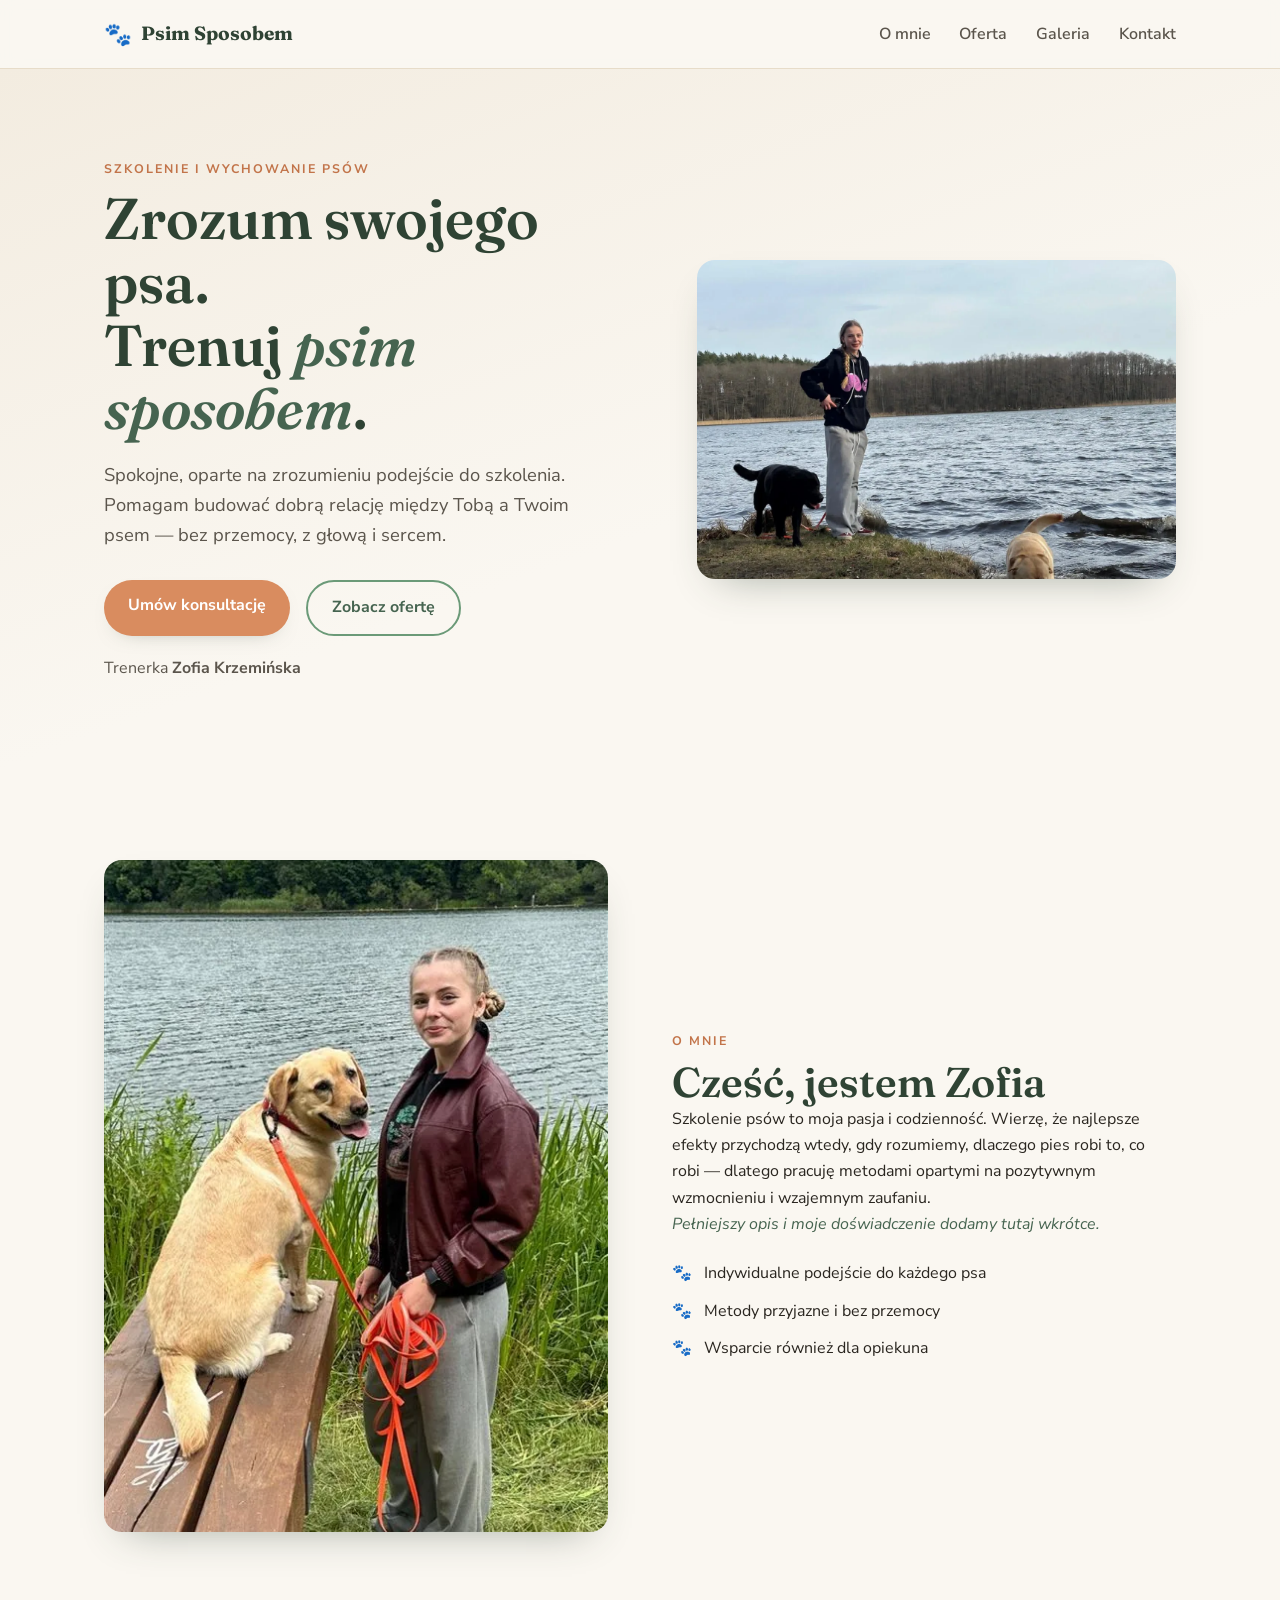
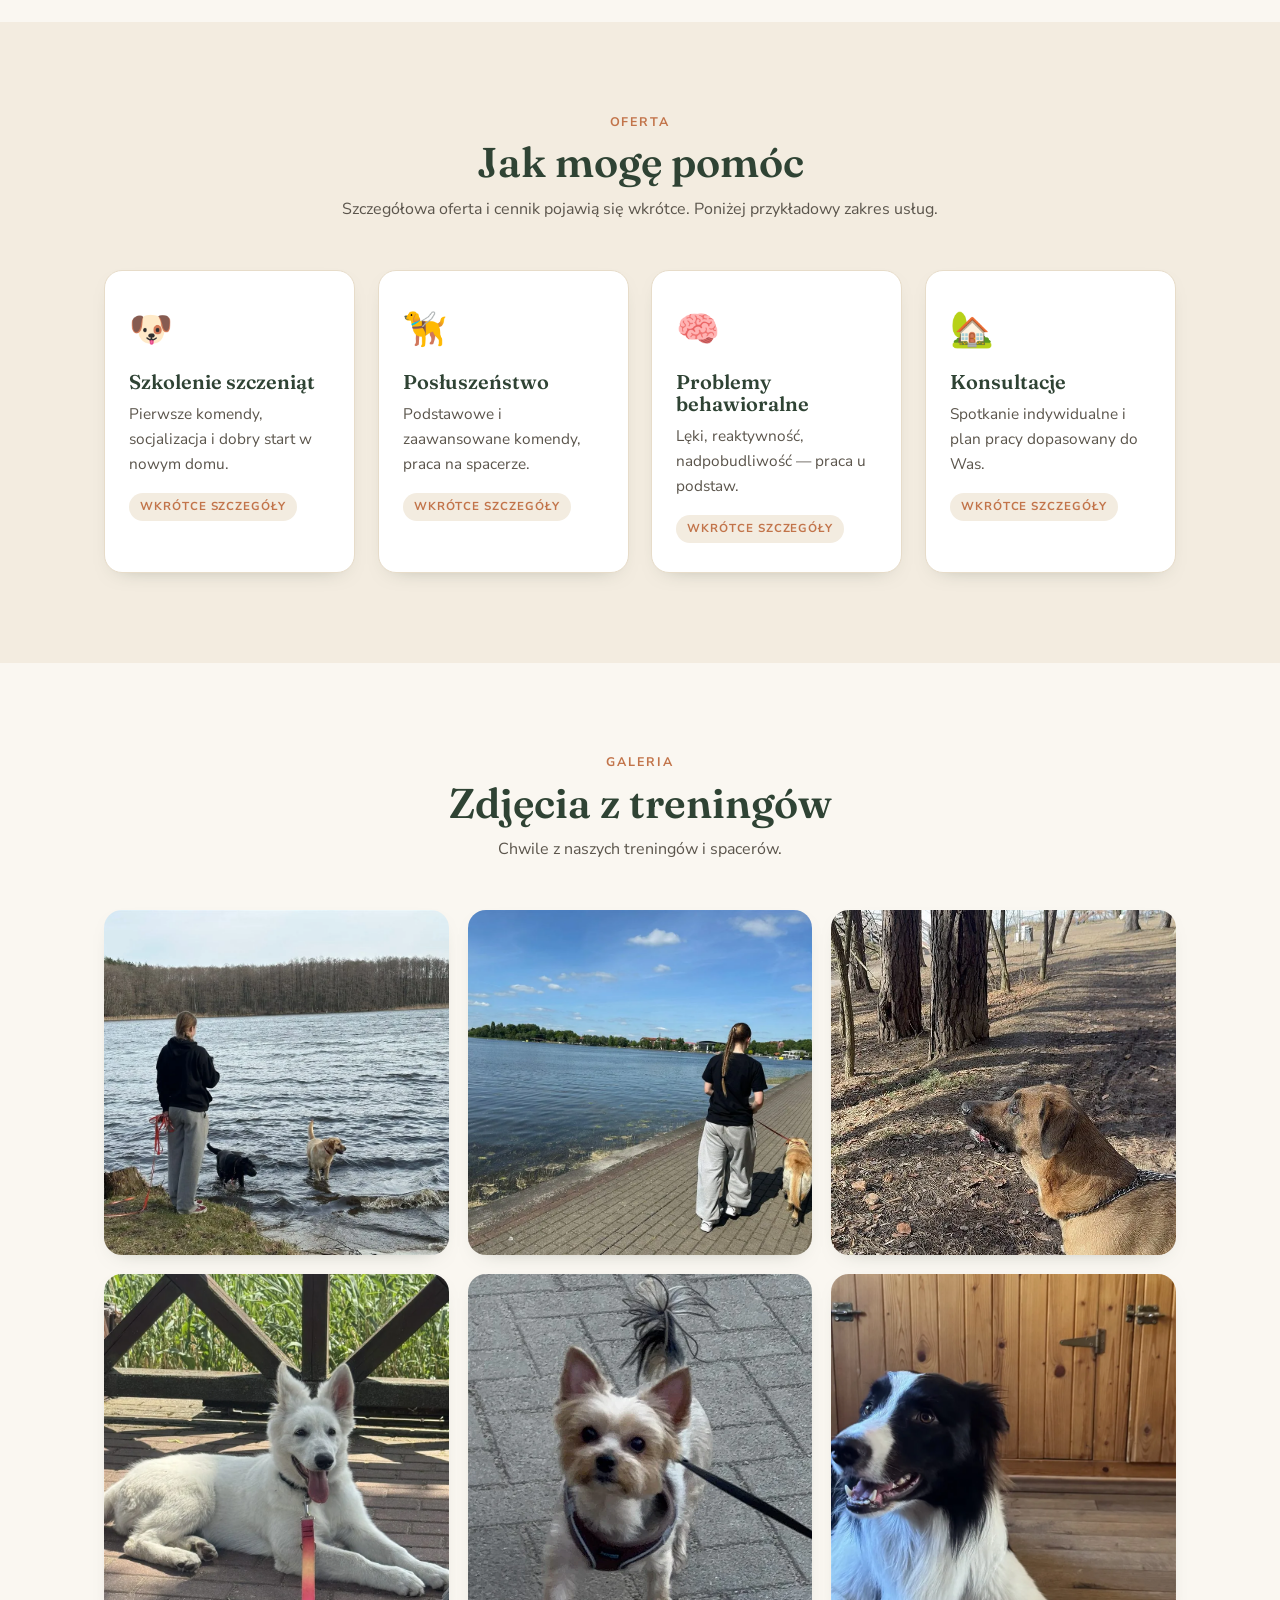
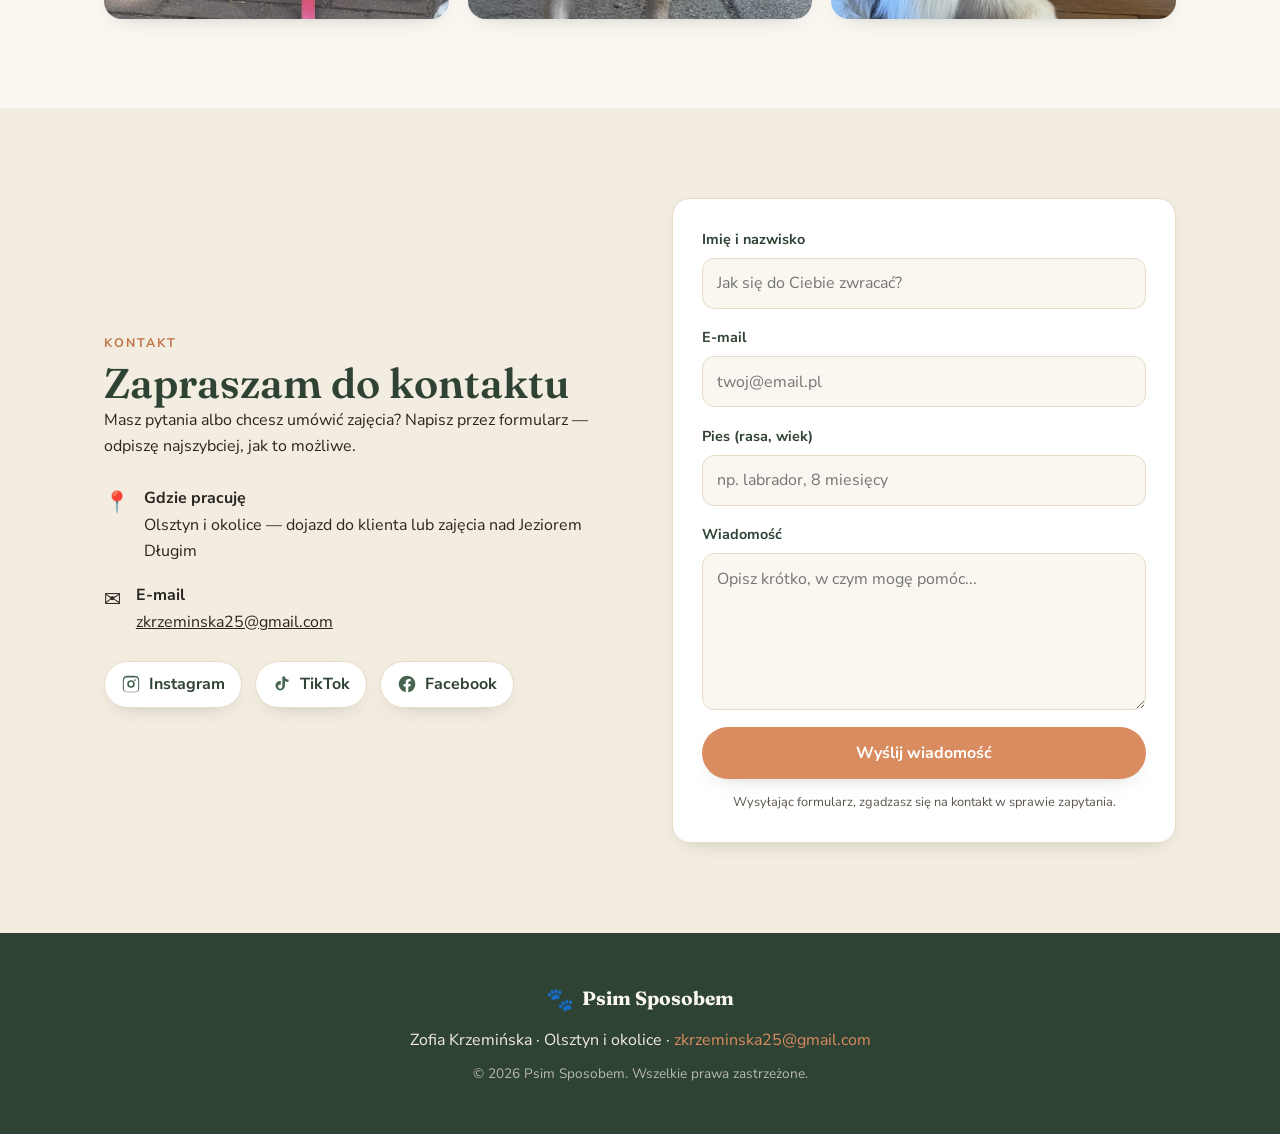
==== index.html @ 1218f49b "Dodaj zdjęcia (WebP): hero, portret i galeria Zamiana placeholderów na zdjęcia w formacie WebP (jako" ====
<!DOCTYPE html>
<html lang="pl">
<head>
  <meta charset="UTF-8" />
  <meta name="viewport" content="width=device-width, initial-scale=1.0" />
  <title>Psim Sposobem — Szkolenie psów | Zofia Krzemińska</title>
  <meta name="description" content="Psim Sposobem — profesjonalne szkolenie i wychowanie psów. Trenerka Zofia Krzemińska. Olsztyn i okolice — dojazd do klienta lub zajęcia nad Jeziorem Długim." />

  <!-- Open Graph / social preview -->
  <meta property="og:title" content="Psim Sposobem — Szkolenie psów" />
  <meta property="og:description" content="Profesjonalne szkolenie i wychowanie psów. Trenerka Zofia Krzemińska." />
  <meta property="og:type" content="website" />
  <meta property="og:url" content="https://psimsposobem.pl" />
  <meta property="og:locale" content="pl_PL" />

  <link rel="preconnect" href="https://fonts.googleapis.com" />
  <link rel="preconnect" href="https://fonts.gstatic.com" crossorigin />
  <link href="https://fonts.googleapis.com/css2?family=Fraunces:opsz,wght@9..144,400;9..144,600;9..144,700&family=Nunito+Sans:wght@400;600;700&display=swap" rel="stylesheet" />

  <link rel="icon" href="data:image/svg+xml,%3Csvg xmlns='http://www.w3.org/2000/svg' viewBox='0 0 100 100'%3E%3Ctext y='.9em' font-size='90'%3E%F0%9F%90%BE%3C/text%3E%3C/svg%3E" />
  <link rel="stylesheet" href="css/style.css" />
</head>
<body>

  <!-- ===== NAV ===== -->
  <header class="nav" id="top">
    <div class="container nav__inner">
      <a href="#top" class="brand">
        <span class="brand__mark" aria-hidden="true">🐾</span>
        <span class="brand__text">Psim Sposobem</span>
      </a>
      <nav class="nav__links" aria-label="Główna nawigacja">
        <a href="#o-mnie">O mnie</a>
        <a href="#oferta">Oferta</a>
        <a href="#galeria">Galeria</a>
        <a href="#kontakt">Kontakt</a>
      </nav>
      <button class="nav__toggle" aria-label="Menu" aria-expanded="false">
        <span></span><span></span><span></span>
      </button>
    </div>
  </header>

  <!-- ===== HERO ===== -->
  <section class="hero">
    <div class="container hero__inner">
      <div class="hero__copy">
        <p class="eyebrow">Szkolenie i wychowanie psów</p>
        <h1>Zrozum swojego psa.<br />Trenuj <em>psim sposobem</em>.</h1>
        <p class="lead">
          Spokojne, oparte na zrozumieniu podejście do szkolenia.
          Pomagam budować dobrą relację między Tobą a Twoim psem —
          bez przemocy, z głową i sercem.
        </p>
        <div class="hero__cta">
          <a href="#kontakt" class="btn btn--primary">Umów konsultację</a>
          <a href="#oferta" class="btn btn--ghost">Zobacz ofertę</a>
        </div>
        <p class="hero__by">Trenerka <strong>Zofia Krzemińska</strong></p>
      </div>

      <div class="hero__media">
        <img class="hero__img" src="assets/hero.webp"
             alt="Zofia Krzemińska z dwoma labradorami nad jeziorem"
             width="1290" height="887" loading="eager" />
      </div>
    </div>
  </section>

  <!-- ===== O MNIE ===== -->
  <section id="o-mnie" class="section">
    <div class="container grid-2">
      <img class="portrait-img" src="assets/zofia.webp"
           alt="Zofia Krzemińska, trenerka psów, z labradorem nad jeziorem"
           width="508" height="1100" loading="lazy" />
      <div>
        <p class="eyebrow">O mnie</p>
        <h2>Cześć, jestem Zofia</h2>
        <p>
          Szkolenie psów to moja pasja i codzienność. Wierzę, że najlepsze
          efekty przychodzą wtedy, gdy rozumiemy, dlaczego pies robi to, co robi —
          dlatego pracuję metodami opartymi na pozytywnym wzmocnieniu i wzajemnym zaufaniu.
        </p>
        <p>
          <em>Pełniejszy opis i moje doświadczenie dodamy tutaj wkrótce.</em>
        </p>
        <ul class="checklist">
          <li>Indywidualne podejście do każdego psa</li>
          <li>Metody przyjazne i bez przemocy</li>
          <li>Wsparcie również dla opiekuna</li>
        </ul>
      </div>
    </div>
  </section>

  <!-- ===== OFERTA ===== -->
  <section id="oferta" class="section section--alt">
    <div class="container">
      <div class="section__head">
        <p class="eyebrow">Oferta</p>
        <h2>Jak mogę pomóc</h2>
        <p class="section__intro">
          Szczegółowa oferta i cennik pojawią się wkrótce. Poniżej przykładowy zakres usług.
        </p>
      </div>

      <div class="cards">
        <article class="card">
          <div class="card__icon" aria-hidden="true">🐶</div>
          <h3>Szkolenie szczeniąt</h3>
          <p>Pierwsze komendy, socjalizacja i dobry start w nowym domu.</p>
          <span class="badge">Wkrótce szczegóły</span>
        </article>
        <article class="card">
          <div class="card__icon" aria-hidden="true">🦮</div>
          <h3>Posłuszeństwo</h3>
          <p>Podstawowe i zaawansowane komendy, praca na spacerze.</p>
          <span class="badge">Wkrótce szczegóły</span>
        </article>
        <article class="card">
          <div class="card__icon" aria-hidden="true">🧠</div>
          <h3>Problemy behawioralne</h3>
          <p>Lęki, reaktywność, nadpobudliwość — praca u podstaw.</p>
          <span class="badge">Wkrótce szczegóły</span>
        </article>
        <article class="card">
          <div class="card__icon" aria-hidden="true">🏡</div>
          <h3>Konsultacje</h3>
          <p>Spotkanie indywidualne i plan pracy dopasowany do Was.</p>
          <span class="badge">Wkrótce szczegóły</span>
        </article>
      </div>
    </div>
  </section>

  <!-- ===== GALERIA ===== -->
  <section id="galeria" class="section">
    <div class="container">
      <div class="section__head">
        <p class="eyebrow">Galeria</p>
        <h2>Zdjęcia z treningów</h2>
        <p class="section__intro">Chwile z naszych treningów i spacerów.</p>
      </div>
      <div class="gallery">
        <img src="assets/galeria-1.webp" alt="Spacer z psami nad jeziorem" loading="lazy" />
        <img src="assets/galeria-2.webp" alt="Trening na spacerze przy promenadzie w Olsztynie" loading="lazy" />
        <img src="assets/galeria-3.webp" alt="Pies w lesie podczas zajęć" loading="lazy" />
        <img src="assets/galeria-4.webp" alt="Biały owczarek szwajcarski nad wodą" loading="lazy" />
        <img src="assets/galeria-5.webp" alt="Mały pies na smyczy podczas spaceru" loading="lazy" />
        <img src="assets/galeria-6.webp" alt="Border collie podczas treningu" loading="lazy" />
      </div>
    </div>
  </section>

  <!-- ===== KONTAKT ===== -->
  <section id="kontakt" class="section section--alt">
    <div class="container grid-2">
      <div>
        <p class="eyebrow">Kontakt</p>
        <h2>Zapraszam do kontaktu</h2>
        <p>Masz pytania albo chcesz umówić zajęcia? Napisz przez formularz — odpiszę najszybciej, jak to możliwe.</p>

        <ul class="contact-list">
          <li>
            <span class="contact-list__icon" aria-hidden="true">📍</span>
            <span><strong>Gdzie pracuję</strong><br />Olsztyn i okolice — dojazd do klienta lub zajęcia nad Jeziorem Długim</span>
          </li>
          <li>
            <span class="contact-list__icon" aria-hidden="true">✉️</span>
            <span><strong>E-mail</strong><br /><a href="mailto:zkrzeminska25@gmail.com">zkrzeminska25@gmail.com</a></span>
          </li>
        </ul>

        <div class="socials">
          <a class="social" href="https://instagram.com/psim.sposobem" target="_blank" rel="noopener" aria-label="Instagram">
            <svg viewBox="0 0 24 24" aria-hidden="true"><path d="M12 2.2c3.2 0 3.6 0 4.85.07 1.17.05 1.8.25 2.23.41.56.22.96.48 1.38.9.42.42.68.82.9 1.38.16.42.36 1.06.41 2.23.06 1.27.07 1.65.07 4.86s0 3.6-.07 4.85c-.05 1.17-.25 1.8-.41 2.23-.22.56-.48.96-.9 1.38-.42.42-.82.68-1.38.9-.42.16-1.06.36-2.23.41-1.27.06-1.65.07-4.85.07s-3.6 0-4.85-.07c-1.17-.05-1.8-.25-2.23-.41a3.8 3.8 0 0 1-1.38-.9 3.8 3.8 0 0 1-.9-1.38c-.16-.42-.36-1.06-.41-2.23C2.2 15.6 2.2 15.2 2.2 12s0-3.6.07-4.85c.05-1.17.25-1.8.41-2.23.22-.56.48-.96.9-1.38.42-.42.82-.68 1.38-.9.42-.16 1.06-.36 2.23-.41C8.4 2.2 8.8 2.2 12 2.2Zm0 1.95c-3.15 0-3.52.01-4.76.07-.9.04-1.39.19-1.71.32-.43.17-.74.37-1.06.69-.32.32-.52.63-.69 1.06-.13.32-.28.81-.32 1.71-.06 1.24-.07 1.61-.07 4.76s.01 3.52.07 4.76c.04.9.19 1.39.32 1.71.17.43.37.74.69 1.06.32.32.63.52 1.06.69.32.13.81.28 1.71.32 1.24.06 1.61.07 4.76.07s3.52-.01 4.76-.07c.9-.04 1.39-.19 1.71-.32.43-.17.74-.37 1.06-.69.32-.32.52-.63.69-1.06.13-.32.28-.81.32-1.71.06-1.24.07-1.61.07-4.76s-.01-3.52-.07-4.76c-.04-.9-.19-1.39-.32-1.71a2.85 2.85 0 0 0-.69-1.06 2.85 2.85 0 0 0-1.06-.69c-.32-.13-.81-.28-1.71-.32-1.24-.06-1.61-.07-4.76-.07Zm0 3.32a4.53 4.53 0 1 1 0 9.06 4.53 4.53 0 0 1 0-9.06Zm0 1.95a2.58 2.58 0 1 0 0 5.16 2.58 2.58 0 0 0 0-5.16Zm5.77-2.17a1.06 1.06 0 1 1-2.12 0 1.06 1.06 0 0 1 2.12 0Z"/></svg>
            <span>Instagram</span>
          </a>
          <a class="social" href="https://www.tiktok.com/@psim.sposobem" target="_blank" rel="noopener" aria-label="TikTok">
            <svg viewBox="0 0 24 24" aria-hidden="true"><path d="M16.6 5.82a4.28 4.28 0 0 1-1.06-2.82h-3.1v12.05a2.6 2.6 0 1 1-2.6-2.6c.27 0 .53.04.78.12V8.4a5.7 5.7 0 0 0-.78-.05A5.66 5.66 0 1 0 15.5 14V8.3a7.34 7.34 0 0 0 4.32 1.38V6.58a4.3 4.3 0 0 1-3.22-.76Z"/></svg>
            <span>TikTok</span>
          </a>
          <a class="social" href="https://www.facebook.com/psimsposobem" target="_blank" rel="noopener" aria-label="Facebook">
            <svg viewBox="0 0 24 24" aria-hidden="true"><path d="M22 12a10 10 0 1 0-11.56 9.88v-6.99H7.9V12h2.54V9.8c0-2.5 1.49-3.89 3.78-3.89 1.09 0 2.24.2 2.24.2v2.46H15.2c-1.24 0-1.63.77-1.63 1.56V12h2.78l-.44 2.89h-2.34v6.99A10 10 0 0 0 22 12Z"/></svg>
            <span>Facebook</span>
          </a>
        </div>
      </div>

      <div>
        <form class="contact-form" action="https://formsubmit.co/zkrzeminska25@gmail.com" method="POST">
          <!-- ustawienia FormSubmit -->
          <input type="hidden" name="_subject" value="Nowa wiadomość ze strony psimsposobem.pl" />
          <input type="hidden" name="_captcha" value="false" />
          <input type="hidden" name="_template" value="table" />
          <input type="hidden" name="_next" value="https://psimsposobem.pl/dziekujemy.html" />
          <!-- honeypot antyspam -->
          <input type="text" name="_honey" style="display:none" tabindex="-1" autocomplete="off" />

          <div class="form-row">
            <label for="cf-name">Imię i nazwisko</label>
            <input id="cf-name" type="text" name="name" required placeholder="Jak się do Ciebie zwracać?" />
          </div>
          <div class="form-row">
            <label for="cf-email">E-mail</label>
            <input id="cf-email" type="email" name="email" required placeholder="twoj@email.pl" />
          </div>
          <div class="form-row">
            <label for="cf-dog">Pies (rasa, wiek)</label>
            <input id="cf-dog" type="text" name="pies" placeholder="np. labrador, 8 miesięcy" />
          </div>
          <div class="form-row">
            <label for="cf-msg">Wiadomość</label>
            <textarea id="cf-msg" name="message" rows="5" required placeholder="Opisz krótko, w czym mogę pomóc..."></textarea>
          </div>
          <button type="submit" class="btn btn--primary">Wyślij wiadomość</button>
          <p class="form-note">Wysyłając formularz, zgadzasz się na kontakt w sprawie zapytania.</p>
        </form>
      </div>
    </div>
  </section>

  <!-- ===== FOOTER ===== -->
  <footer class="footer">
    <div class="container footer__inner">
      <div class="brand brand--footer">
        <span class="brand__mark" aria-hidden="true">🐾</span>
        <span class="brand__text">Psim Sposobem</span>
      </div>
      <p class="footer__meta">
        Zofia Krzemińska · Olsztyn i okolice ·
        <a href="mailto:zkrzeminska25@gmail.com">zkrzeminska25@gmail.com</a>
      </p>
      <p class="footer__copy">© <span id="year"></span> Psim Sposobem. Wszelkie prawa zastrzeżone.</p>
    </div>
  </footer>

  <script src="js/main.js"></script>
</body>
</html>
---- css/style.css ----
/* ===== Design tokens ===== */
:root {
  --green-900: #2f4334;
  --green-700: #466450;
  --green-500: #6b9a78;
  --sand-50:   #faf7f1;
  --sand-100:  #f3ece0;
  --sand-200:  #e7dcc9;
  --ink:       #2a2620;
  --ink-soft:  #5b554c;
  --white:     #ffffff;
  --accent:    #d98c5f;        /* ciepły terakotowy */
  --accent-dk: #c2744a;

  --radius:    18px;
  --radius-sm: 12px;
  --shadow:    0 18px 40px -22px rgba(47, 67, 52, .45);
  --shadow-sm: 0 8px 22px -16px rgba(47, 67, 52, .5);
  --maxw:      1120px;

  --font-head: "Fraunces", Georgia, serif;
  --font-body: "Nunito Sans", system-ui, -apple-system, sans-serif;
}

/* ===== Reset ===== */
*, *::before, *::after { box-sizing: border-box; }
* { margin: 0; }
html { scroll-behavior: smooth; }
body {
  font-family: var(--font-body);
  color: var(--ink);
  background: var(--sand-50);
  line-height: 1.65;
  -webkit-font-smoothing: antialiased;
}
img { max-width: 100%; display: block; }
a { color: inherit; }

.container { width: 100%; max-width: var(--maxw); margin: 0 auto; padding: 0 24px; }

/* ===== Typography ===== */
h1, h2, h3 { font-family: var(--font-head); line-height: 1.1; font-weight: 600; color: var(--green-900); }
h1 { font-size: clamp(2.1rem, 5vw, 3.6rem); }
h2 { font-size: clamp(1.7rem, 3.6vw, 2.6rem); }
h3 { font-size: 1.25rem; }
.eyebrow {
  text-transform: uppercase;
  letter-spacing: .16em;
  font-size: .78rem;
  font-weight: 700;
  color: var(--accent-dk);
  margin-bottom: .5rem;
}
.lead { font-size: 1.15rem; color: var(--ink-soft); max-width: 46ch; }
.muted { color: var(--ink-soft); font-style: italic; }
em { font-style: italic; color: var(--green-700); }

/* ===== Nav ===== */
.nav {
  position: sticky; top: 0; z-index: 50;
  background: rgba(250, 247, 241, .85);
  backdrop-filter: blur(10px);
  border-bottom: 1px solid var(--sand-200);
}
.nav__inner { display: flex; align-items: center; justify-content: space-between; height: 68px; }
.brand { display: flex; align-items: center; gap: .55rem; text-decoration: none; font-family: var(--font-head); font-weight: 700; font-size: 1.2rem; color: var(--green-900); }
.brand__mark { font-size: 1.4rem; }
.nav__links { display: flex; gap: 1.8rem; }
.nav__links a { text-decoration: none; font-weight: 600; color: var(--ink-soft); transition: color .2s; }
.nav__links a:hover { color: var(--accent-dk); }
.nav__toggle { display: none; flex-direction: column; gap: 5px; background: none; border: 0; cursor: pointer; padding: 8px; }
.nav__toggle span { width: 24px; height: 2px; background: var(--green-900); border-radius: 2px; transition: .25s; }

/* ===== Buttons ===== */
.btn { display: inline-block; text-decoration: none; font-weight: 700; padding: .8rem 1.5rem; border-radius: 999px; transition: transform .15s, box-shadow .2s, background .2s; }
.btn--primary { background: var(--accent); color: var(--white); box-shadow: var(--shadow-sm); }
.btn--primary:hover { background: var(--accent-dk); transform: translateY(-2px); }
.btn--ghost { border: 2px solid var(--green-500); color: var(--green-700); }
.btn--ghost:hover { background: var(--green-500); color: var(--white); transform: translateY(-2px); }

/* ===== Hero ===== */
.hero { background: linear-gradient(160deg, var(--sand-100), var(--sand-50) 60%); padding: clamp(3rem, 7vw, 6rem) 0; }
.hero__inner { display: grid; grid-template-columns: 1.05fr .95fr; gap: clamp(2rem, 5vw, 4rem); align-items: center; }
.hero__cta { display: flex; gap: 1rem; margin: 1.8rem 0 1.2rem; flex-wrap: wrap; }
.hero__by { color: var(--ink-soft); }
.hero h1 { margin-bottom: 1.2rem; }

/* ===== Sections ===== */
.section { padding: clamp(3.5rem, 7vw, 6rem) 0; }
.section--alt { background: var(--sand-100); }
.section__head { text-align: center; max-width: 640px; margin: 0 auto 3rem; }
.section__intro { color: var(--ink-soft); margin-top: .6rem; }
.grid-2 { display: grid; grid-template-columns: 1fr 1fr; gap: clamp(2rem, 5vw, 4rem); align-items: center; }

/* ===== Checklist ===== */
.checklist { list-style: none; padding: 0; margin: 1.4rem 0 0; display: grid; gap: .7rem; }
.checklist li { padding-left: 2rem; position: relative; }
.checklist li::before { content: "🐾"; position: absolute; left: 0; }

/* ===== Cards ===== */
.cards { display: grid; grid-template-columns: repeat(4, 1fr); gap: 1.4rem; }
.card { background: var(--white); border: 1px solid var(--sand-200); border-radius: var(--radius); padding: 1.8rem 1.5rem; box-shadow: var(--shadow-sm); transition: transform .2s, box-shadow .2s; }
.card:hover { transform: translateY(-4px); box-shadow: var(--shadow); }
.card__icon { font-size: 2.2rem; margin-bottom: .8rem; }
.card h3 { margin-bottom: .5rem; }
.card p { color: var(--ink-soft); font-size: .96rem; }
.badge { display: inline-block; margin-top: 1rem; font-size: .72rem; font-weight: 700; text-transform: uppercase; letter-spacing: .08em; color: var(--accent-dk); background: var(--sand-100); padding: .3rem .7rem; border-radius: 999px; }

/* ===== Placeholders ===== */
.photo-placeholder {
  display: flex; flex-direction: column; align-items: center; justify-content: center; gap: .5rem;
  background: repeating-linear-gradient(45deg, var(--sand-100), var(--sand-100) 14px, var(--sand-200) 14px, var(--sand-200) 28px);
  border: 2px dashed var(--green-500);
  border-radius: var(--radius);
  color: var(--green-700);
  min-height: 200px;
  text-align: center;
  font-weight: 600;
}
.photo-placeholder span { font-size: 2.4rem; }
.photo-placeholder--hero { min-height: 380px; }
.photo-placeholder--portrait { min-height: 420px; }
.photo-placeholder--map { min-height: 340px; }

/* ===== Zdjęcia: hero i portret ===== */
.hero__img {
  width: 100%; height: auto;
  aspect-ratio: 3 / 2; object-fit: cover;
  border-radius: var(--radius); box-shadow: var(--shadow);
}
.portrait-img {
  width: 100%; height: auto;
  aspect-ratio: 3 / 4; object-fit: cover;
  border-radius: var(--radius); box-shadow: var(--shadow);
}

/* ===== Gallery ===== */
.gallery { display: grid; grid-template-columns: repeat(3, 1fr); gap: 1.2rem; }
.gallery .photo-placeholder { min-height: 200px; }
.gallery img {
  width: 100%; aspect-ratio: 1 / 1; object-fit: cover;
  border-radius: var(--radius); box-shadow: var(--shadow-sm);
  display: block; transition: transform .3s, box-shadow .3s;
}
.gallery img:hover { transform: scale(1.03); box-shadow: var(--shadow); }

/* ===== Contact ===== */
.contact-list { list-style: none; padding: 0; margin: 1.6rem 0; display: grid; gap: 1.1rem; }
.contact-list li { display: flex; gap: .9rem; align-items: flex-start; }
.contact-list__icon { font-size: 1.3rem; }

/* ===== Socials ===== */
.socials { display: flex; gap: .8rem; flex-wrap: wrap; margin-top: 1.6rem; }
.social { display: inline-flex; align-items: center; gap: .5rem; text-decoration: none; font-weight: 700; color: var(--green-900); background: var(--white); border: 1px solid var(--sand-200); padding: .6rem 1rem; border-radius: 999px; box-shadow: var(--shadow-sm); transition: transform .15s, color .2s, background .2s; }
.social svg { width: 20px; height: 20px; fill: var(--green-700); transition: fill .2s; }
.social:hover { transform: translateY(-2px); color: var(--accent-dk); }
.social:hover svg { fill: var(--accent-dk); }

/* ===== Formularz kontaktowy ===== */
.contact-form { background: var(--white); border: 1px solid var(--sand-200); border-radius: var(--radius); padding: 1.8rem; box-shadow: var(--shadow-sm); }
.form-row { display: grid; gap: .4rem; margin-bottom: 1.1rem; }
.form-row label { font-weight: 700; font-size: .9rem; color: var(--green-900); }
.contact-form input, .contact-form textarea {
  font: inherit; color: var(--ink);
  padding: .7rem .9rem;
  border: 1px solid var(--sand-200);
  border-radius: var(--radius-sm);
  background: var(--sand-50);
  transition: border-color .2s, box-shadow .2s;
}
.contact-form input:focus, .contact-form textarea:focus {
  outline: none; border-color: var(--green-500);
  box-shadow: 0 0 0 3px rgba(107, 154, 120, .2);
}
.contact-form textarea { resize: vertical; }
.contact-form .btn { width: 100%; border: 0; cursor: pointer; font: inherit; font-weight: 700; }
.form-note { font-size: .8rem; color: var(--ink-soft); margin-top: .8rem; text-align: center; }

/* ===== Footer ===== */
.footer { background: var(--green-900); color: var(--sand-100); padding: 3rem 0; text-align: center; }
.footer__inner { display: grid; gap: .6rem; justify-items: center; }
.brand--footer { color: var(--sand-50); }
.footer__meta a { color: var(--accent); text-decoration: none; }
.footer__copy { font-size: .85rem; opacity: .7; }

/* ===== Responsive ===== */
@media (max-width: 880px) {
  .nav__links { position: fixed; inset: 68px 0 auto 0; flex-direction: column; gap: 0; background: var(--sand-50); border-bottom: 1px solid var(--sand-200); padding: 1rem 24px; transform: translateY(-150%); transition: transform .3s; }
  .nav__links.open { transform: translateY(0); }
  .nav__links a { padding: .8rem 0; border-bottom: 1px solid var(--sand-200); }
  .nav__toggle { display: flex; }
  .hero__inner, .grid-2 { grid-template-columns: 1fr; }
  .cards { grid-template-columns: repeat(2, 1fr); }
  .gallery { grid-template-columns: repeat(2, 1fr); }
}
@media (max-width: 520px) {
  .cards { grid-template-columns: 1fr; }
  .gallery { grid-template-columns: 1fr; }
}
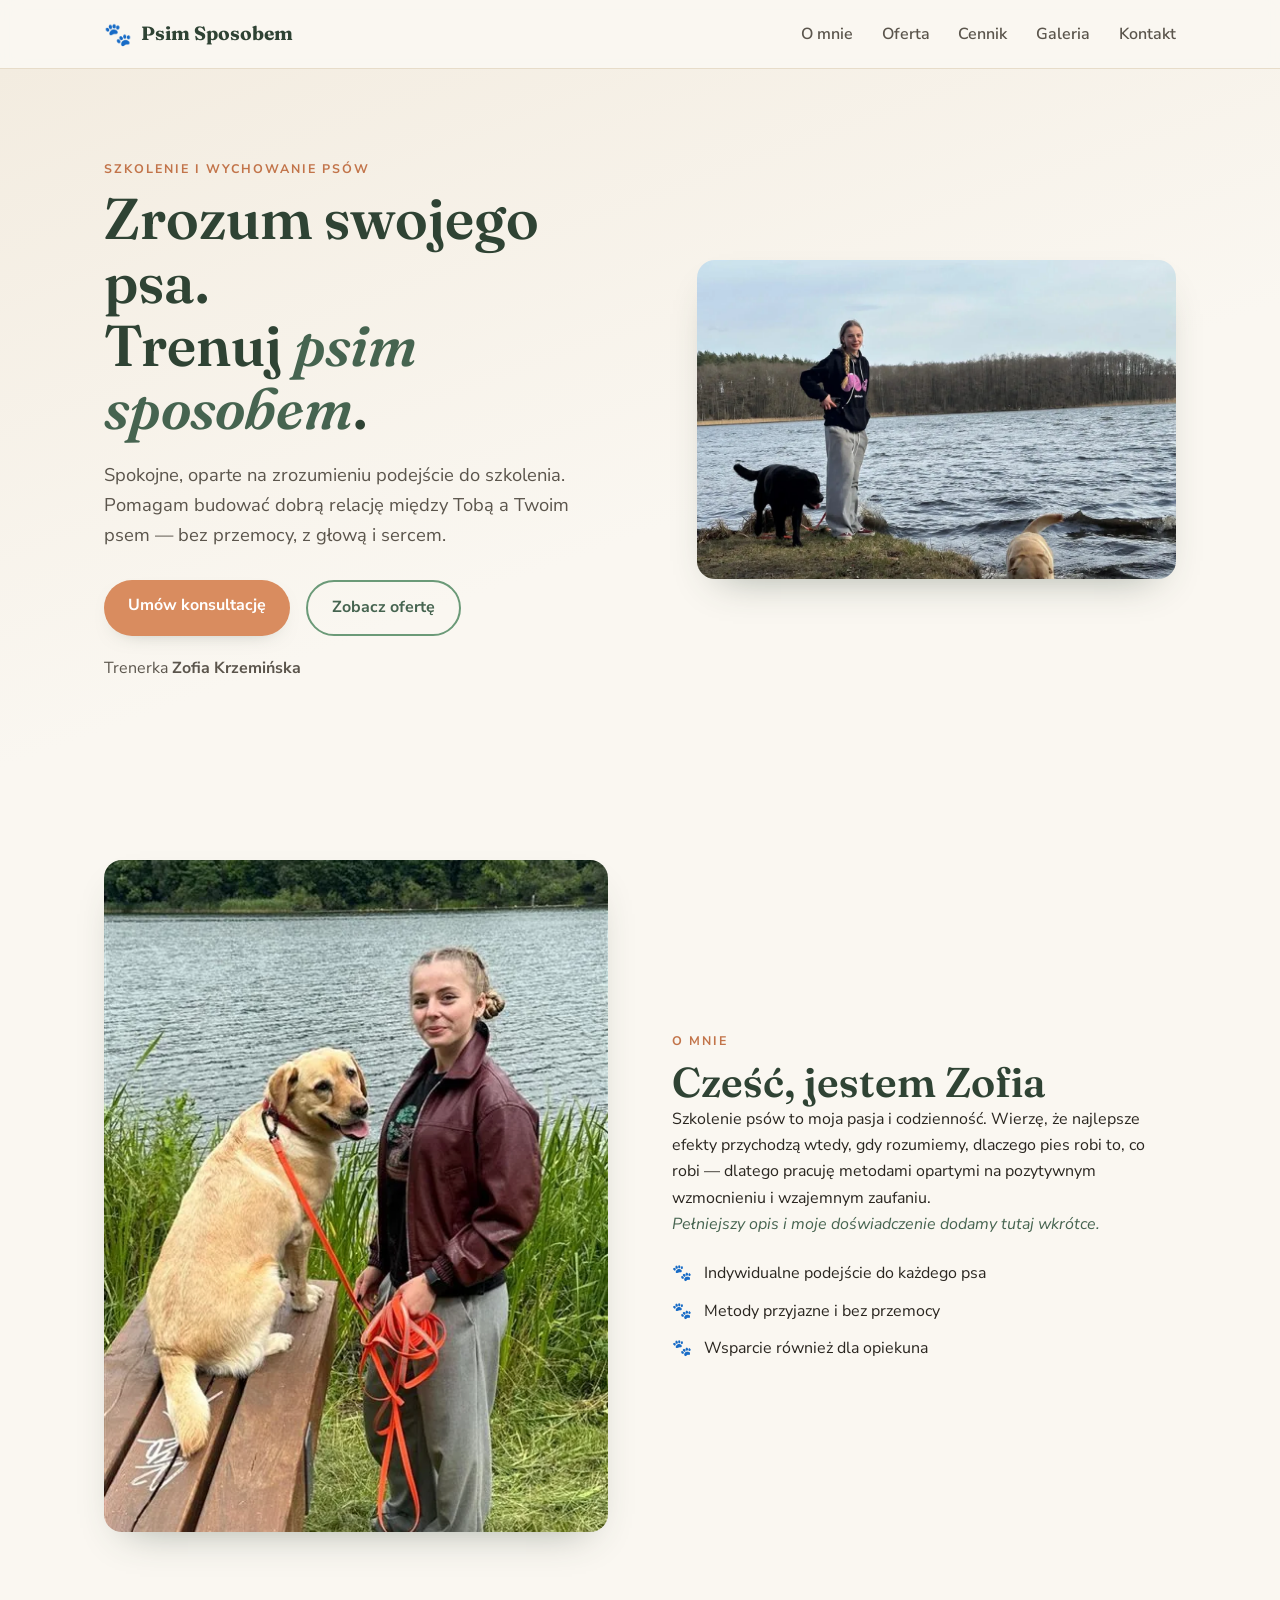
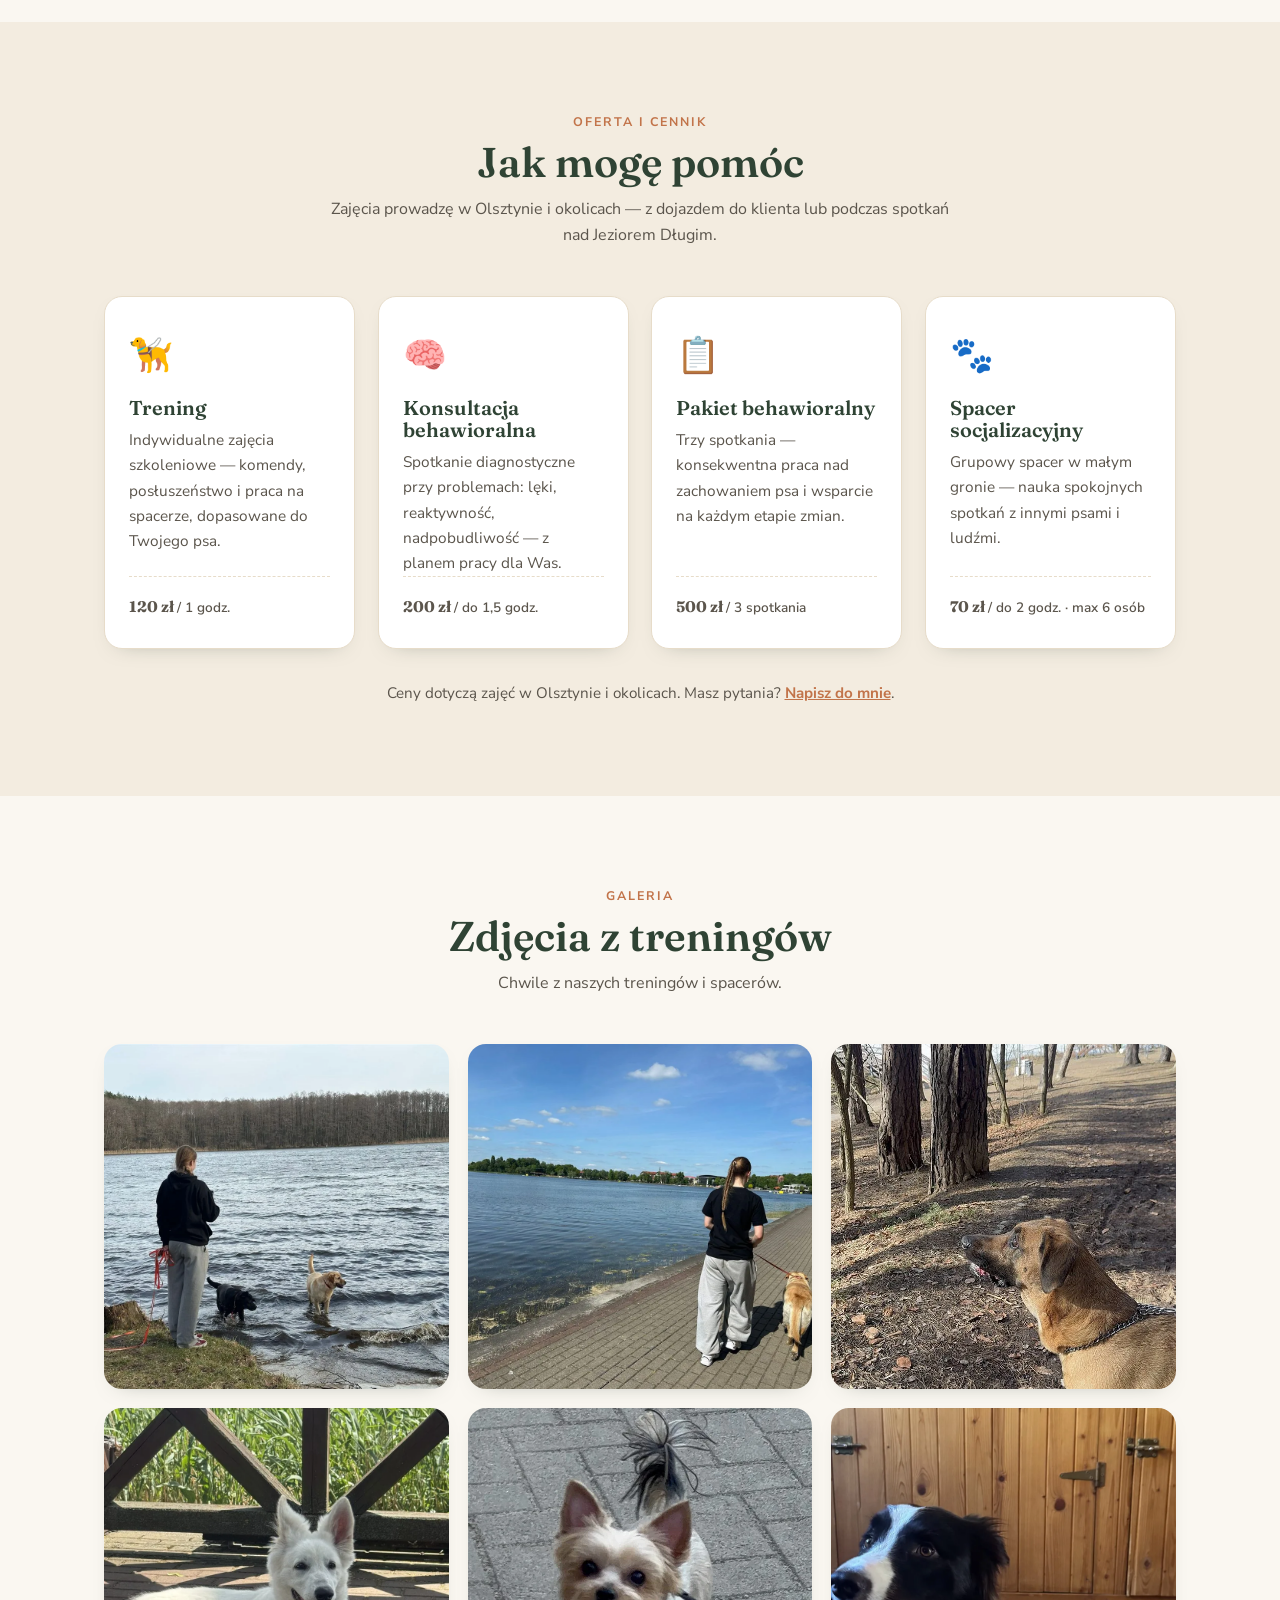
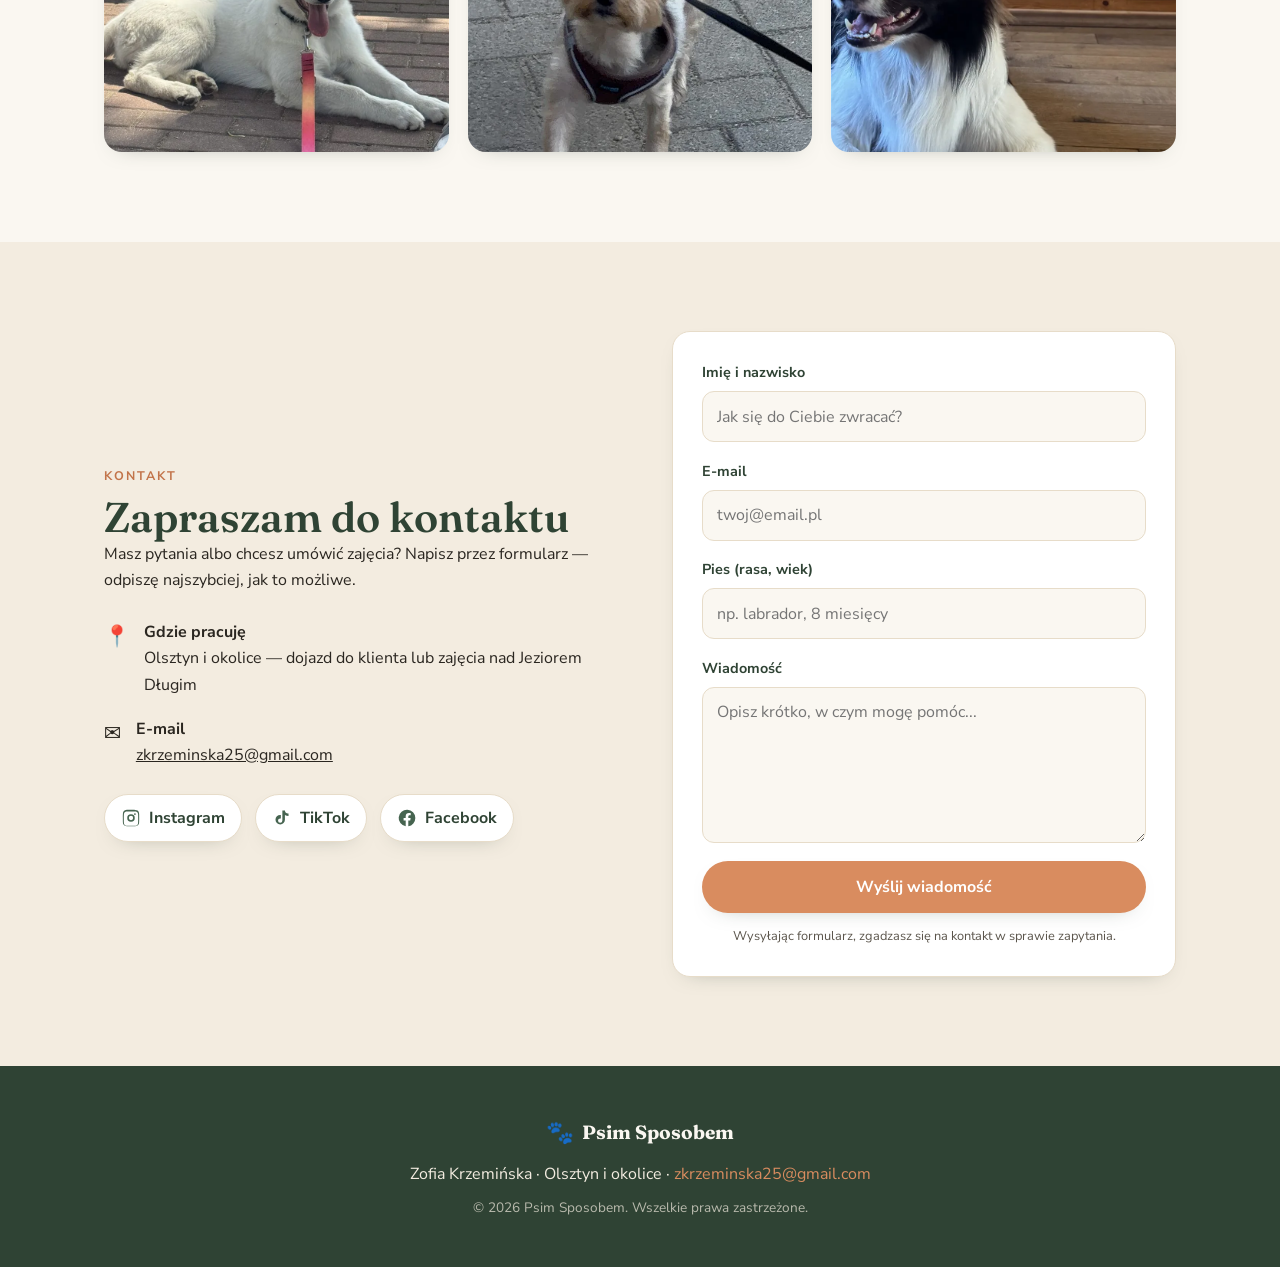
==== commit d57c2cfb: "Dodaj cennik i zaktualizuj oferte (Olsztyn) Trening 120 zl/1h, konsultacja behawioralna 200 zl/do 1," ====
--- a/index.html
+++ b/index.html
@@ -5,6 +5,8 @@
   <meta name="viewport" content="width=device-width, initial-scale=1.0" />
   <title>Psim Sposobem — Szkolenie psów | Zofia Krzemińska</title>
   <meta name="description" content="Psim Sposobem — profesjonalne szkolenie i wychowanie psów. Trenerka Zofia Krzemińska. Olsztyn i okolice — dojazd do klienta lub zajęcia nad Jeziorem Długim." />
+  <meta name="robots" content="index, follow" />
+  <link rel="canonical" href="https://psimsposobem.pl/" />
 
   <!-- Open Graph / social preview -->
   <meta property="og:title" content="Psim Sposobem — Szkolenie psów" />
@@ -32,6 +34,7 @@
       <nav class="nav__links" aria-label="Główna nawigacja">
         <a href="#o-mnie">O mnie</a>
         <a href="#oferta">Oferta</a>
+        <a href="#cennik">Cennik</a>
         <a href="#galeria">Galeria</a>
         <a href="#kontakt">Kontakt</a>
       </nav>
@@ -97,39 +100,42 @@
   <section id="oferta" class="section section--alt">
     <div class="container">
       <div class="section__head">
-        <p class="eyebrow">Oferta</p>
+        <p class="eyebrow">Oferta i cennik</p>
         <h2>Jak mogę pomóc</h2>
         <p class="section__intro">
-          Szczegółowa oferta i cennik pojawią się wkrótce. Poniżej przykładowy zakres usług.
-        </p>
-      </div>
-
-      <div class="cards">
-        <article class="card">
-          <div class="card__icon" aria-hidden="true">🐶</div>
-          <h3>Szkolenie szczeniąt</h3>
-          <p>Pierwsze komendy, socjalizacja i dobry start w nowym domu.</p>
-          <span class="badge">Wkrótce szczegóły</span>
-        </article>
+          Zajęcia prowadzę w Olsztynie i okolicach — z dojazdem do klienta
+          lub podczas spotkań nad Jeziorem Długim.
+        </p>
+      </div>
+
+      <div class="cards" id="cennik">
         <article class="card">
           <div class="card__icon" aria-hidden="true">🦮</div>
-          <h3>Posłuszeństwo</h3>
-          <p>Podstawowe i zaawansowane komendy, praca na spacerze.</p>
-          <span class="badge">Wkrótce szczegóły</span>
+          <h3>Trening</h3>
+          <p>Indywidualne zajęcia szkoleniowe — komendy, posłuszeństwo i praca na spacerze, dopasowane do Twojego psa.</p>
+          <p class="card__price">120 zł <span>/ 1 godz.</span></p>
         </article>
         <article class="card">
           <div class="card__icon" aria-hidden="true">🧠</div>
-          <h3>Problemy behawioralne</h3>
-          <p>Lęki, reaktywność, nadpobudliwość — praca u podstaw.</p>
-          <span class="badge">Wkrótce szczegóły</span>
-        </article>
-        <article class="card">
-          <div class="card__icon" aria-hidden="true">🏡</div>
-          <h3>Konsultacje</h3>
-          <p>Spotkanie indywidualne i plan pracy dopasowany do Was.</p>
-          <span class="badge">Wkrótce szczegóły</span>
-        </article>
-      </div>
+          <h3>Konsultacja behawioralna</h3>
+          <p>Spotkanie diagnostyczne przy problemach: lęki, reaktywność, nadpobudliwość — z planem pracy dla Was.</p>
+          <p class="card__price">200 zł <span>/ do 1,5 godz.</span></p>
+        </article>
+        <article class="card">
+          <div class="card__icon" aria-hidden="true">📋</div>
+          <h3>Pakiet behawioralny</h3>
+          <p>Trzy spotkania — konsekwentna praca nad zachowaniem psa i wsparcie na każdym etapie zmian.</p>
+          <p class="card__price">500 zł <span>/ 3 spotkania</span></p>
+        </article>
+        <article class="card">
+          <div class="card__icon" aria-hidden="true">🐾</div>
+          <h3>Spacer socjalizacyjny</h3>
+          <p>Grupowy spacer w małym gronie — nauka spokojnych spotkań z innymi psami i ludźmi.</p>
+          <p class="card__price">70 zł <span>/ do 2 godz. · max 6 osób</span></p>
+        </article>
+      </div>
+
+      <p class="pricing-note">Ceny dotyczą zajęć w Olsztynie i okolicach. Masz pytania? <a href="#kontakt">Napisz do mnie</a>.</p>
     </div>
   </section>
 
--- a/css/style.css
+++ b/css/style.css
@@ -26,6 +26,7 @@
 *, *::before, *::after { box-sizing: border-box; }
 * { margin: 0; }
 html { scroll-behavior: smooth; }
+[id] { scroll-margin-top: 84px; }
 body {
   font-family: var(--font-body);
   color: var(--ink);
@@ -99,11 +100,20 @@
 
 /* ===== Cards ===== */
 .cards { display: grid; grid-template-columns: repeat(4, 1fr); gap: 1.4rem; }
-.card { background: var(--white); border: 1px solid var(--sand-200); border-radius: var(--radius); padding: 1.8rem 1.5rem; box-shadow: var(--shadow-sm); transition: transform .2s, box-shadow .2s; }
+.card { display: flex; flex-direction: column; background: var(--white); border: 1px solid var(--sand-200); border-radius: var(--radius); padding: 1.8rem 1.5rem; box-shadow: var(--shadow-sm); transition: transform .2s, box-shadow .2s; }
 .card:hover { transform: translateY(-4px); box-shadow: var(--shadow); }
 .card__icon { font-size: 2.2rem; margin-bottom: .8rem; }
 .card h3 { margin-bottom: .5rem; }
 .card p { color: var(--ink-soft); font-size: .96rem; }
+.card__price {
+  margin-top: auto; padding-top: 1.1rem;
+  border-top: 1px dashed var(--sand-200);
+  font-family: var(--font-head); font-weight: 700; font-size: 1.45rem;
+  color: var(--green-900);
+}
+.card__price span { font-family: var(--font-body); font-weight: 600; font-size: .85rem; color: var(--ink-soft); }
+.pricing-note { text-align: center; color: var(--ink-soft); font-size: .95rem; margin-top: 2rem; }
+.pricing-note a { color: var(--accent-dk); font-weight: 700; }
 .badge { display: inline-block; margin-top: 1rem; font-size: .72rem; font-weight: 700; text-transform: uppercase; letter-spacing: .08em; color: var(--accent-dk); background: var(--sand-100); padding: .3rem .7rem; border-radius: 999px; }
 
 /* ===== Placeholders ===== */
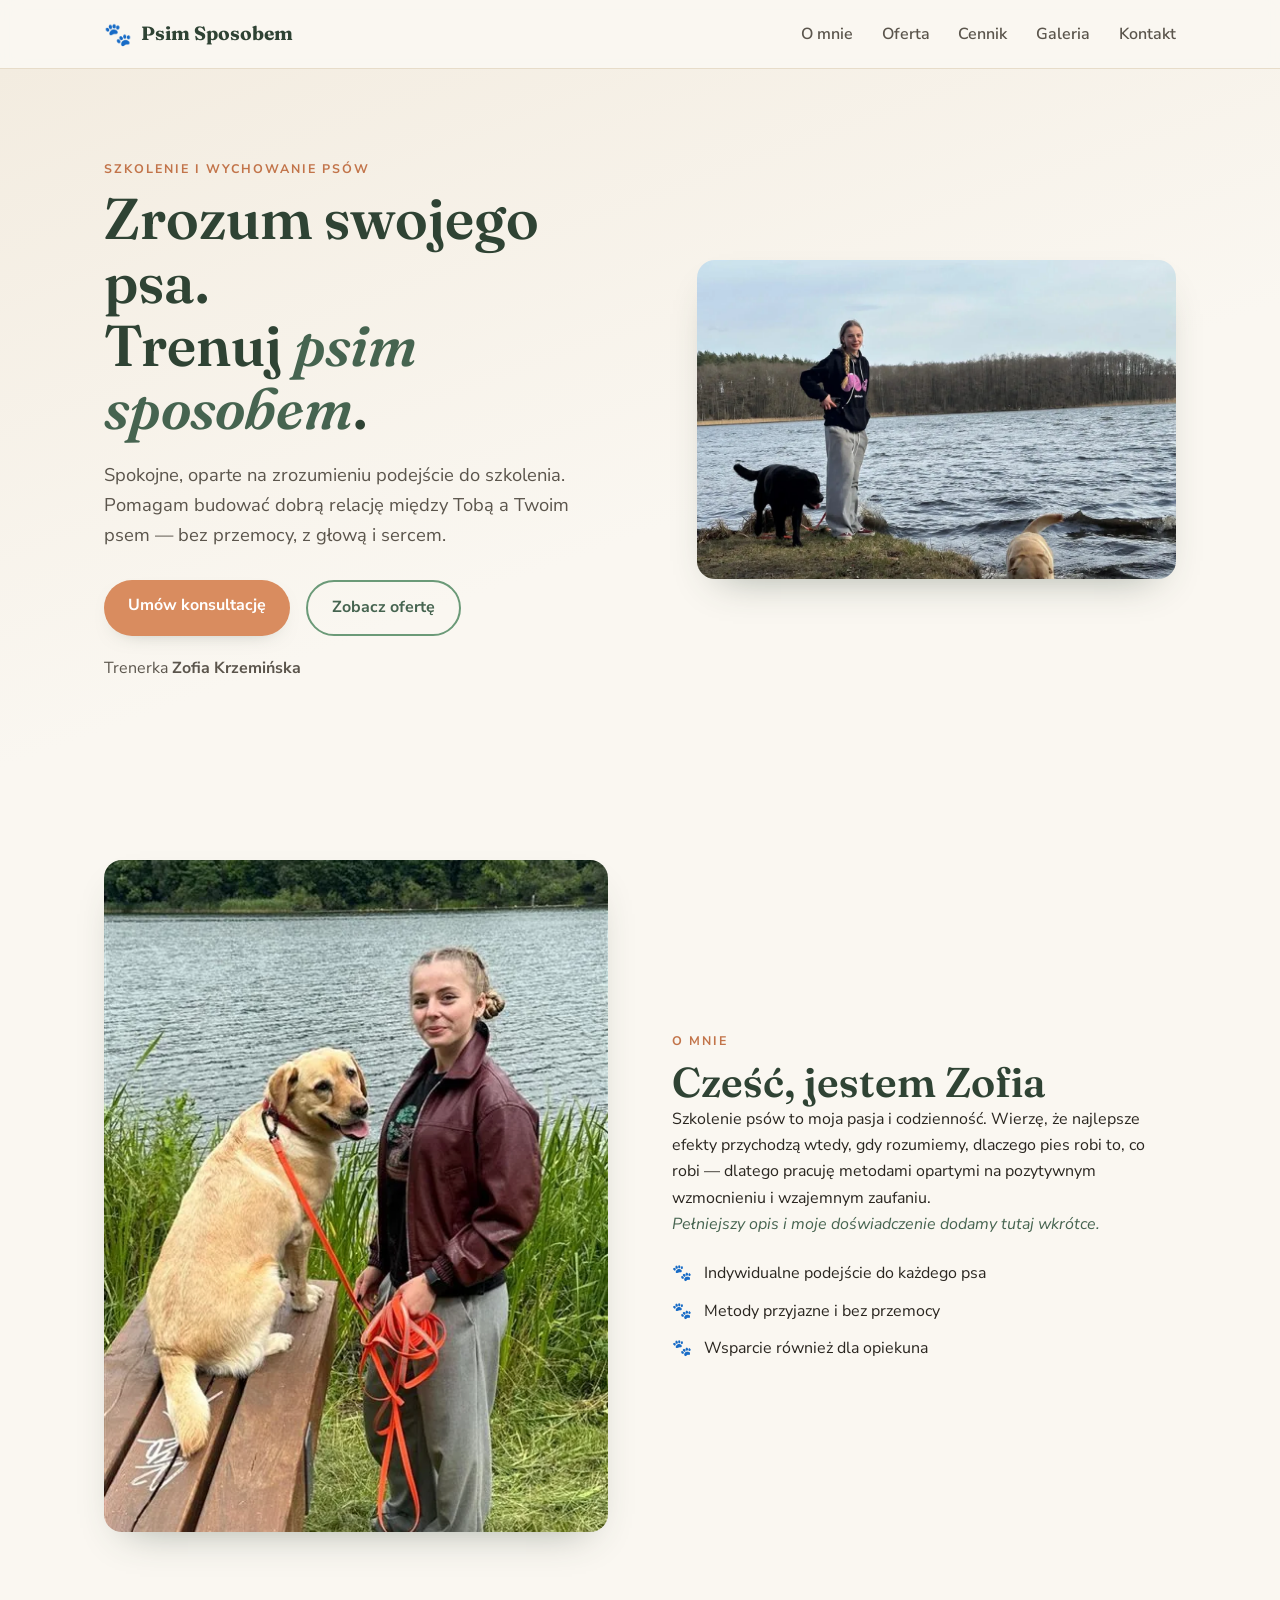
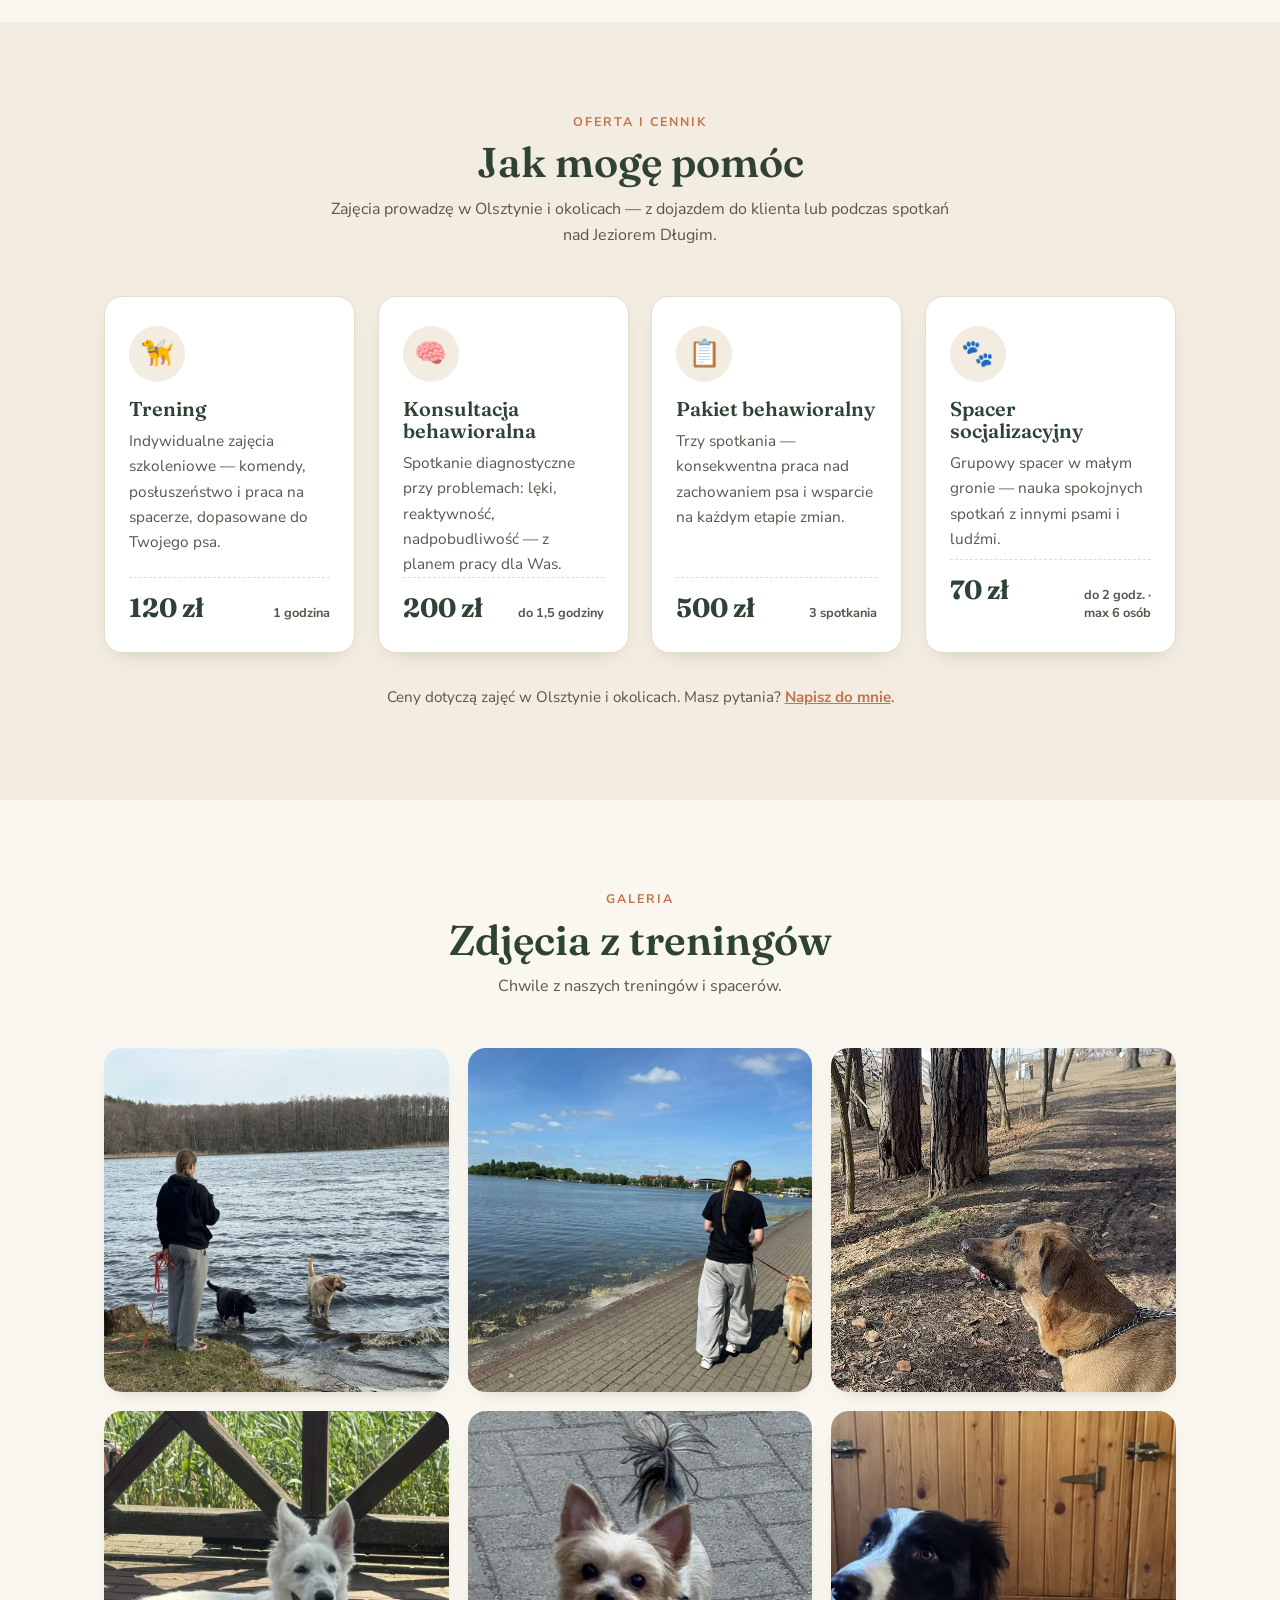
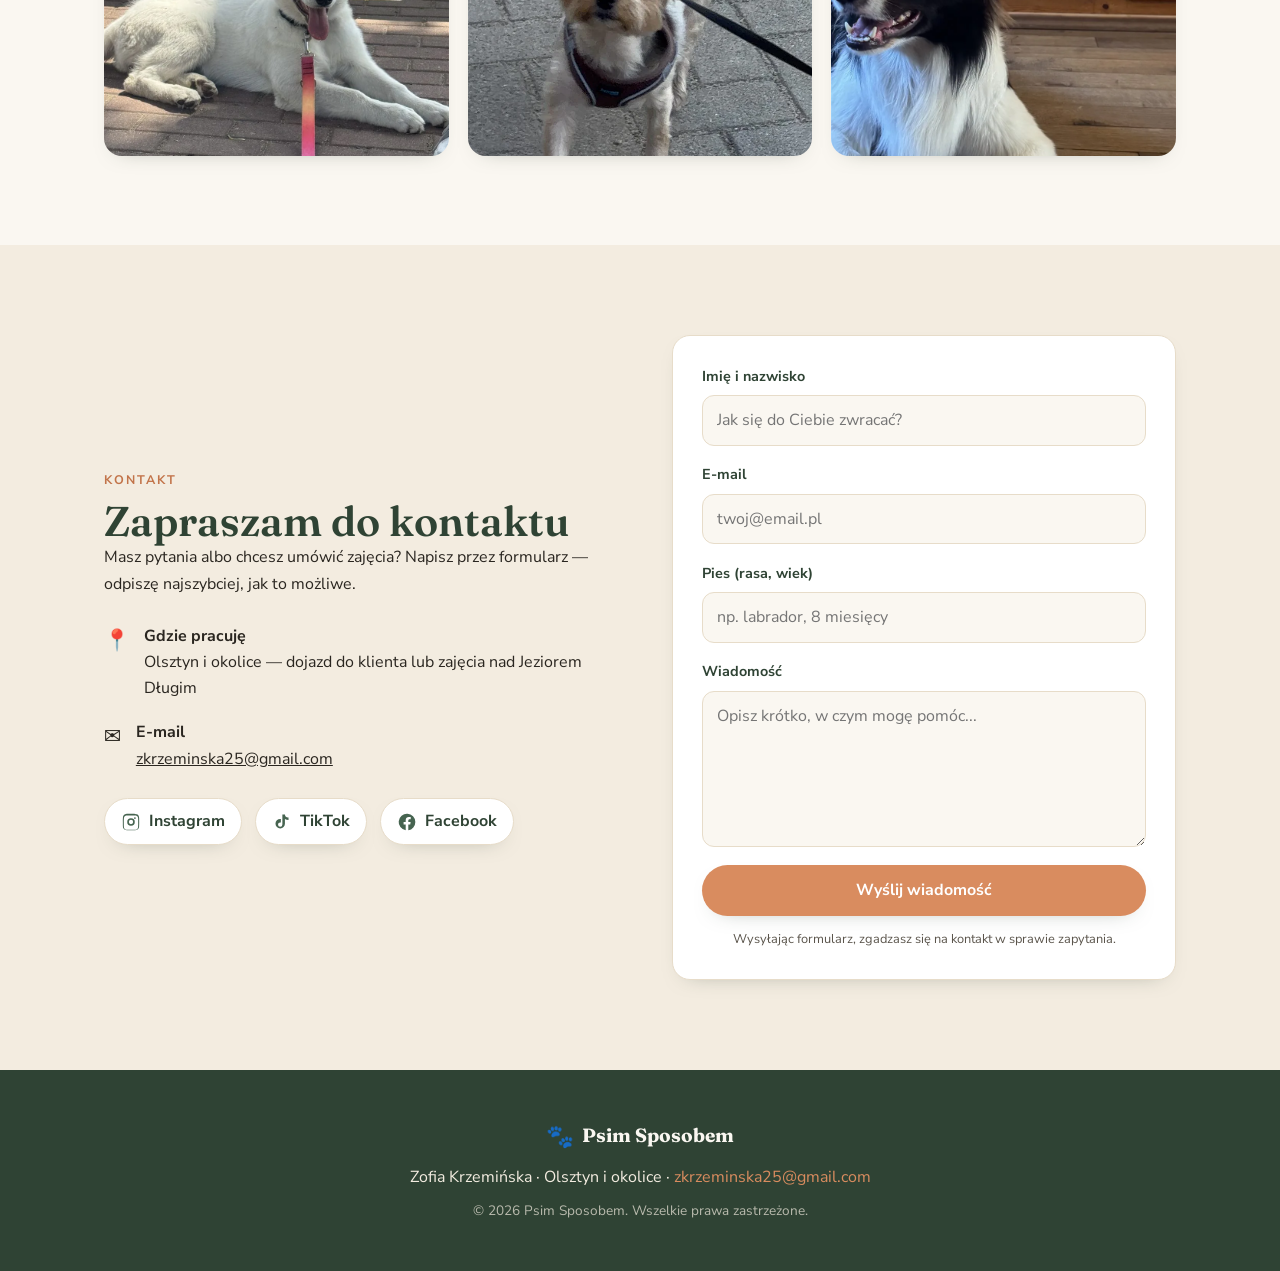
==== commit e67edb4a: "Dopracuj wyglad cennika Wieksza kwota z czasem trwania po prawej, ikony kart w miekkich kolach, akce" ====
--- a/index.html
+++ b/index.html
@@ -113,25 +113,25 @@
           <div class="card__icon" aria-hidden="true">🦮</div>
           <h3>Trening</h3>
           <p>Indywidualne zajęcia szkoleniowe — komendy, posłuszeństwo i praca na spacerze, dopasowane do Twojego psa.</p>
-          <p class="card__price">120 zł <span>/ 1 godz.</span></p>
+          <p class="card__price"><span class="card__price-amount">120 zł</span><span class="card__price-meta">1 godzina</span></p>
         </article>
         <article class="card">
           <div class="card__icon" aria-hidden="true">🧠</div>
           <h3>Konsultacja behawioralna</h3>
           <p>Spotkanie diagnostyczne przy problemach: lęki, reaktywność, nadpobudliwość — z planem pracy dla Was.</p>
-          <p class="card__price">200 zł <span>/ do 1,5 godz.</span></p>
+          <p class="card__price"><span class="card__price-amount">200 zł</span><span class="card__price-meta">do 1,5 godziny</span></p>
         </article>
         <article class="card">
           <div class="card__icon" aria-hidden="true">📋</div>
           <h3>Pakiet behawioralny</h3>
           <p>Trzy spotkania — konsekwentna praca nad zachowaniem psa i wsparcie na każdym etapie zmian.</p>
-          <p class="card__price">500 zł <span>/ 3 spotkania</span></p>
+          <p class="card__price"><span class="card__price-amount">500 zł</span><span class="card__price-meta">3 spotkania</span></p>
         </article>
         <article class="card">
           <div class="card__icon" aria-hidden="true">🐾</div>
           <h3>Spacer socjalizacyjny</h3>
           <p>Grupowy spacer w małym gronie — nauka spokojnych spotkań z innymi psami i ludźmi.</p>
-          <p class="card__price">70 zł <span>/ do 2 godz. · max 6 osób</span></p>
+          <p class="card__price"><span class="card__price-amount">70 zł</span><span class="card__price-meta">do 2 godz. · max&nbsp;6&nbsp;osób</span></p>
         </article>
       </div>
 
--- a/css/style.css
+++ b/css/style.css
@@ -102,16 +102,26 @@
 .cards { display: grid; grid-template-columns: repeat(4, 1fr); gap: 1.4rem; }
 .card { display: flex; flex-direction: column; background: var(--white); border: 1px solid var(--sand-200); border-radius: var(--radius); padding: 1.8rem 1.5rem; box-shadow: var(--shadow-sm); transition: transform .2s, box-shadow .2s; }
 .card:hover { transform: translateY(-4px); box-shadow: var(--shadow); }
-.card__icon { font-size: 2.2rem; margin-bottom: .8rem; }
+.card__icon {
+  display: grid; place-items: center;
+  width: 56px; height: 56px; border-radius: 50%;
+  background: var(--sand-100);
+  font-size: 1.65rem; margin-bottom: 1rem;
+}
 .card h3 { margin-bottom: .5rem; }
 .card p { color: var(--ink-soft); font-size: .96rem; }
 .card__price {
   margin-top: auto; padding-top: 1.1rem;
   border-top: 1px dashed var(--sand-200);
-  font-family: var(--font-head); font-weight: 700; font-size: 1.45rem;
-  color: var(--green-900);
-}
-.card__price span { font-family: var(--font-body); font-weight: 600; font-size: .85rem; color: var(--ink-soft); }
+  display: flex; align-items: baseline; justify-content: space-between; gap: .7rem;
+}
+.card__price-amount {
+  font-family: var(--font-head); font-weight: 700; font-size: 1.65rem; line-height: 1;
+  color: var(--green-900); white-space: nowrap;
+  transition: color .2s;
+}
+.card:hover .card__price-amount { color: var(--accent-dk); }
+.card__price-meta { font-size: .8rem; font-weight: 700; color: var(--ink-soft); text-align: right; line-height: 1.4; }
 .pricing-note { text-align: center; color: var(--ink-soft); font-size: .95rem; margin-top: 2rem; }
 .pricing-note a { color: var(--accent-dk); font-weight: 700; }
 .badge { display: inline-block; margin-top: 1rem; font-size: .72rem; font-weight: 700; text-transform: uppercase; letter-spacing: .08em; color: var(--accent-dk); background: var(--sand-100); padding: .3rem .7rem; border-radius: 999px; }
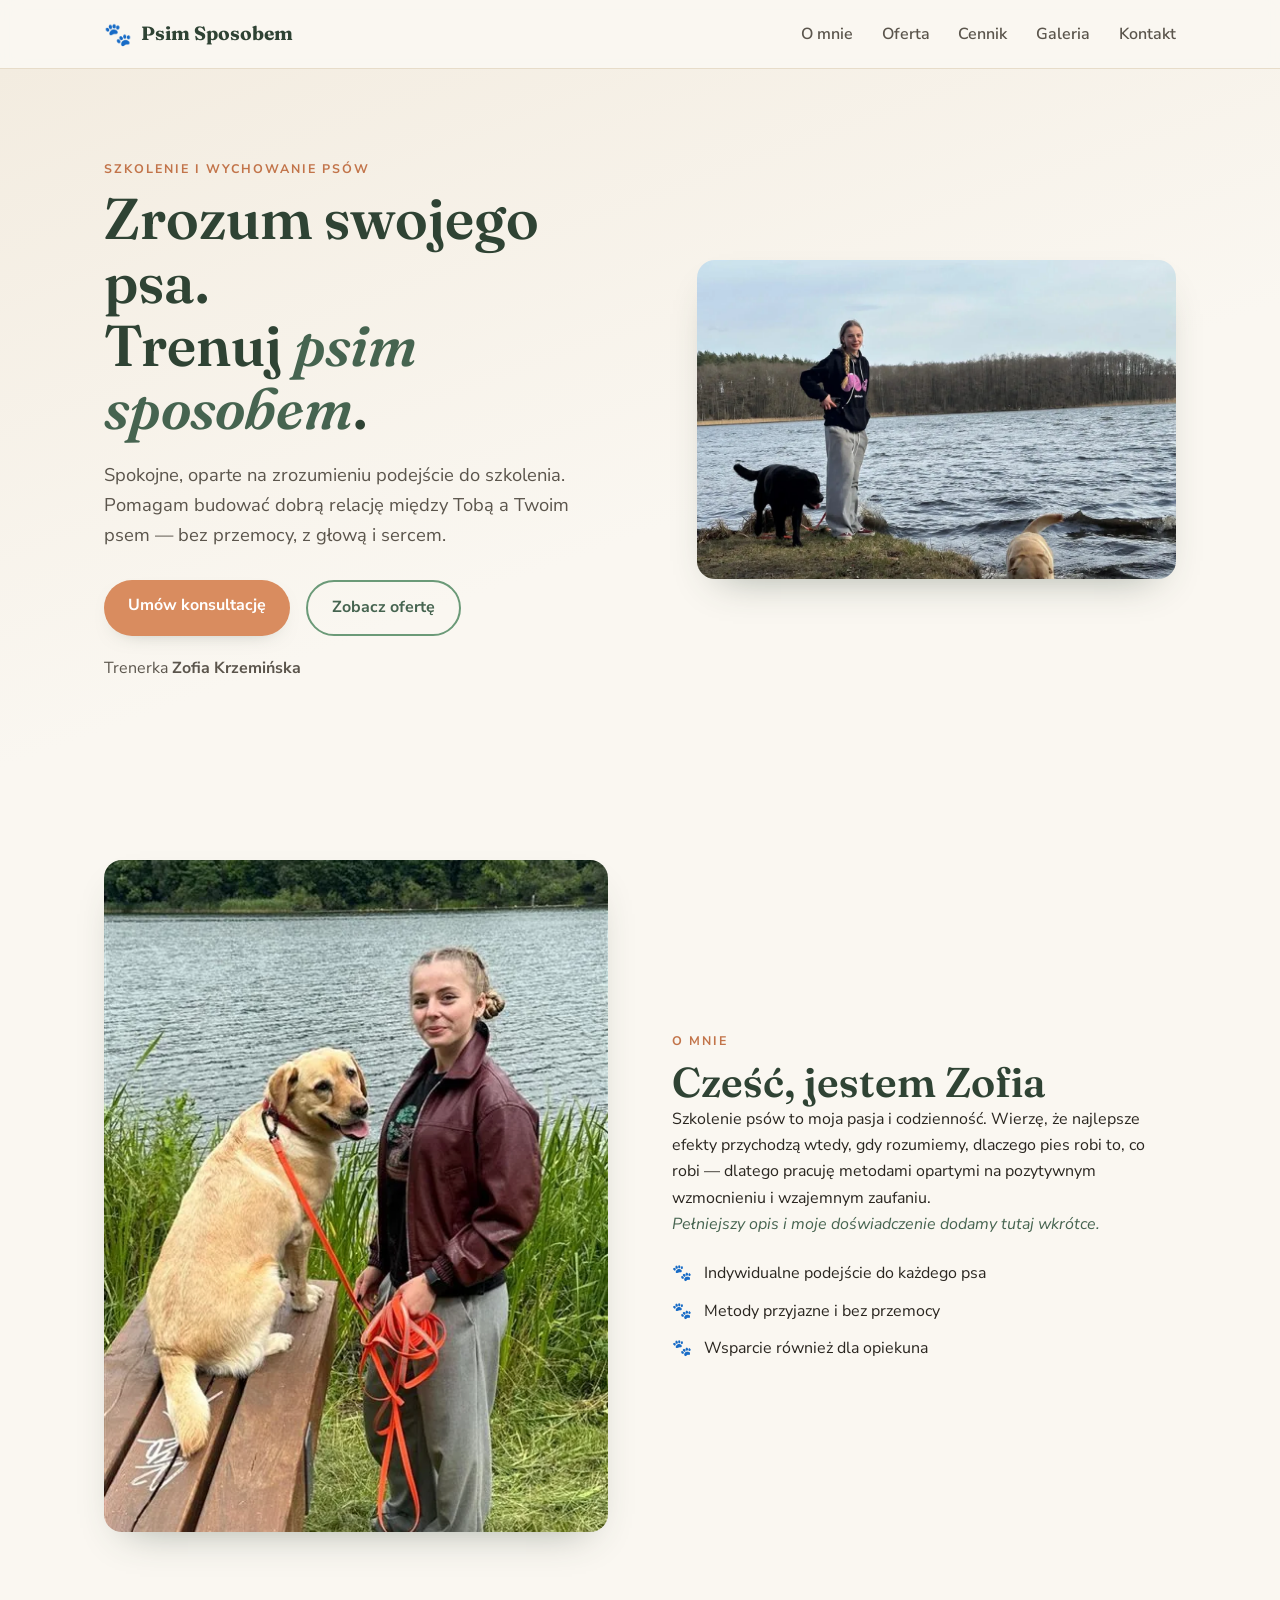
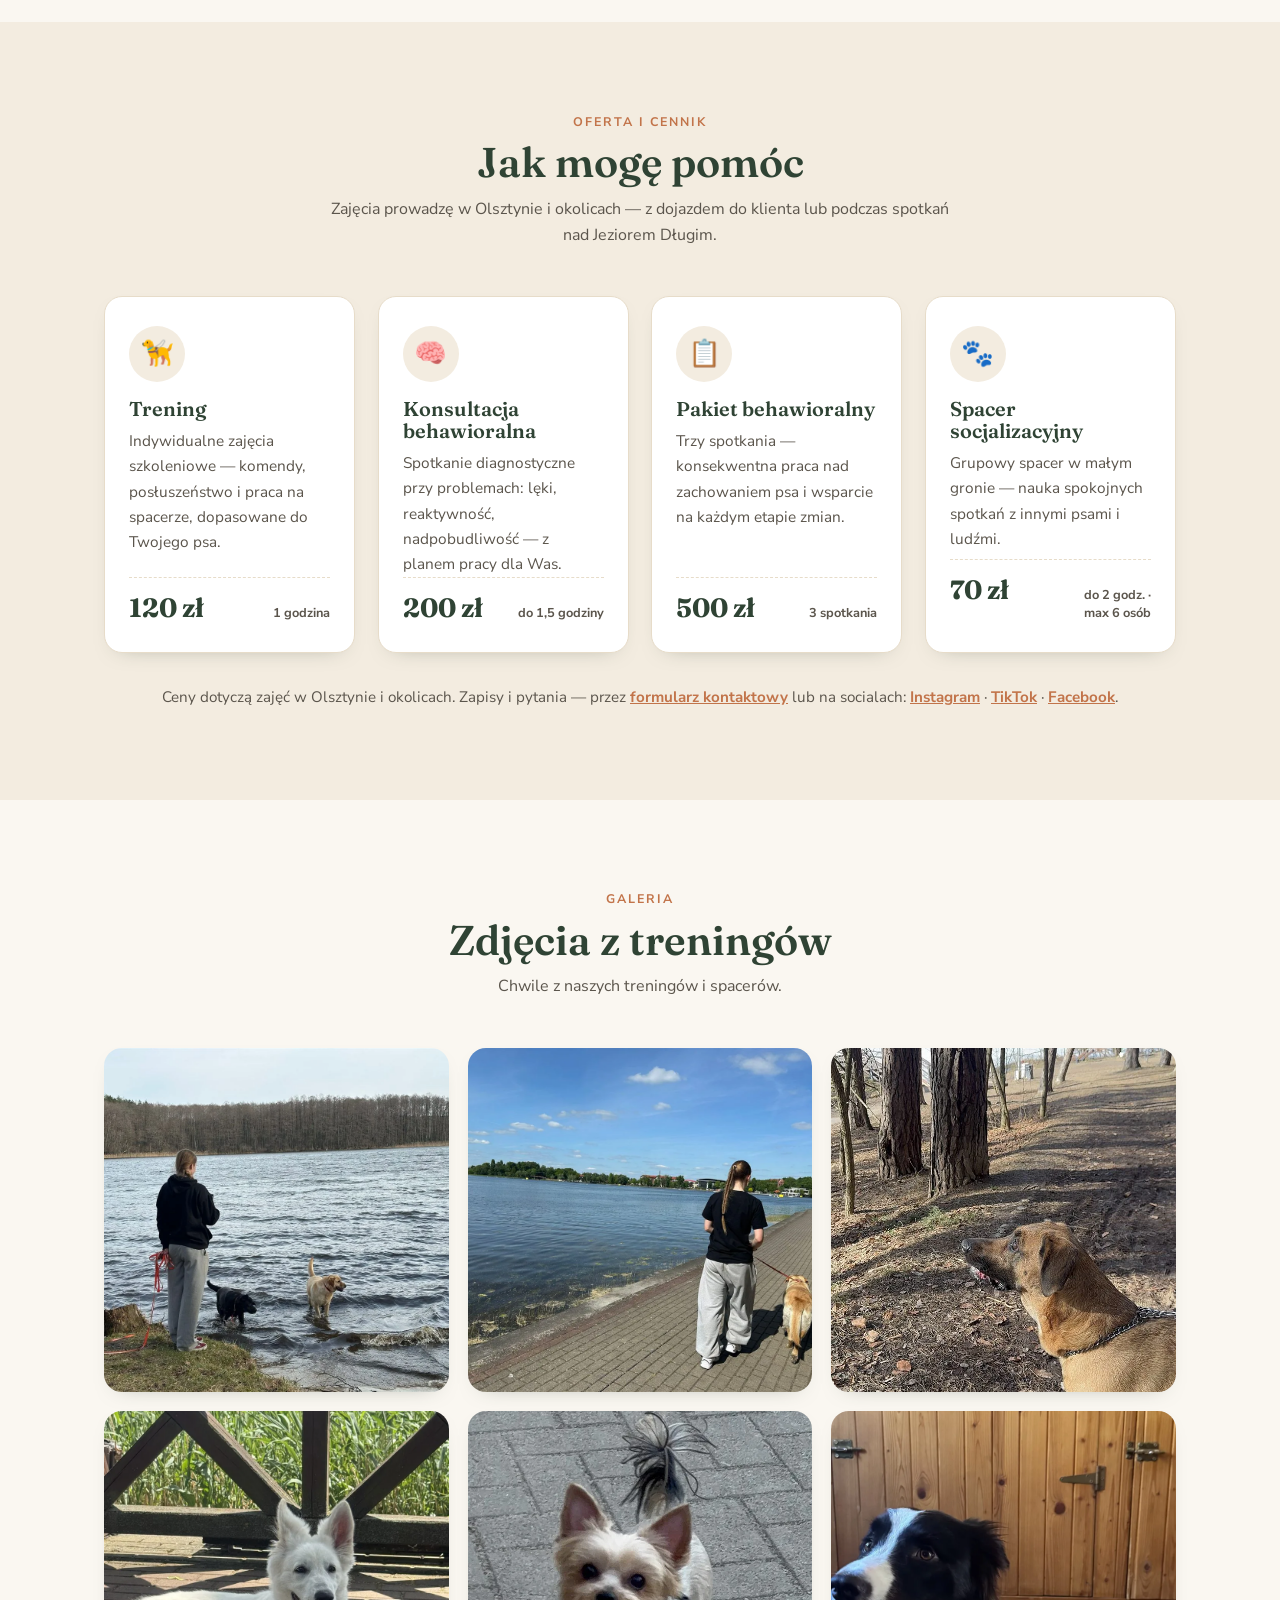
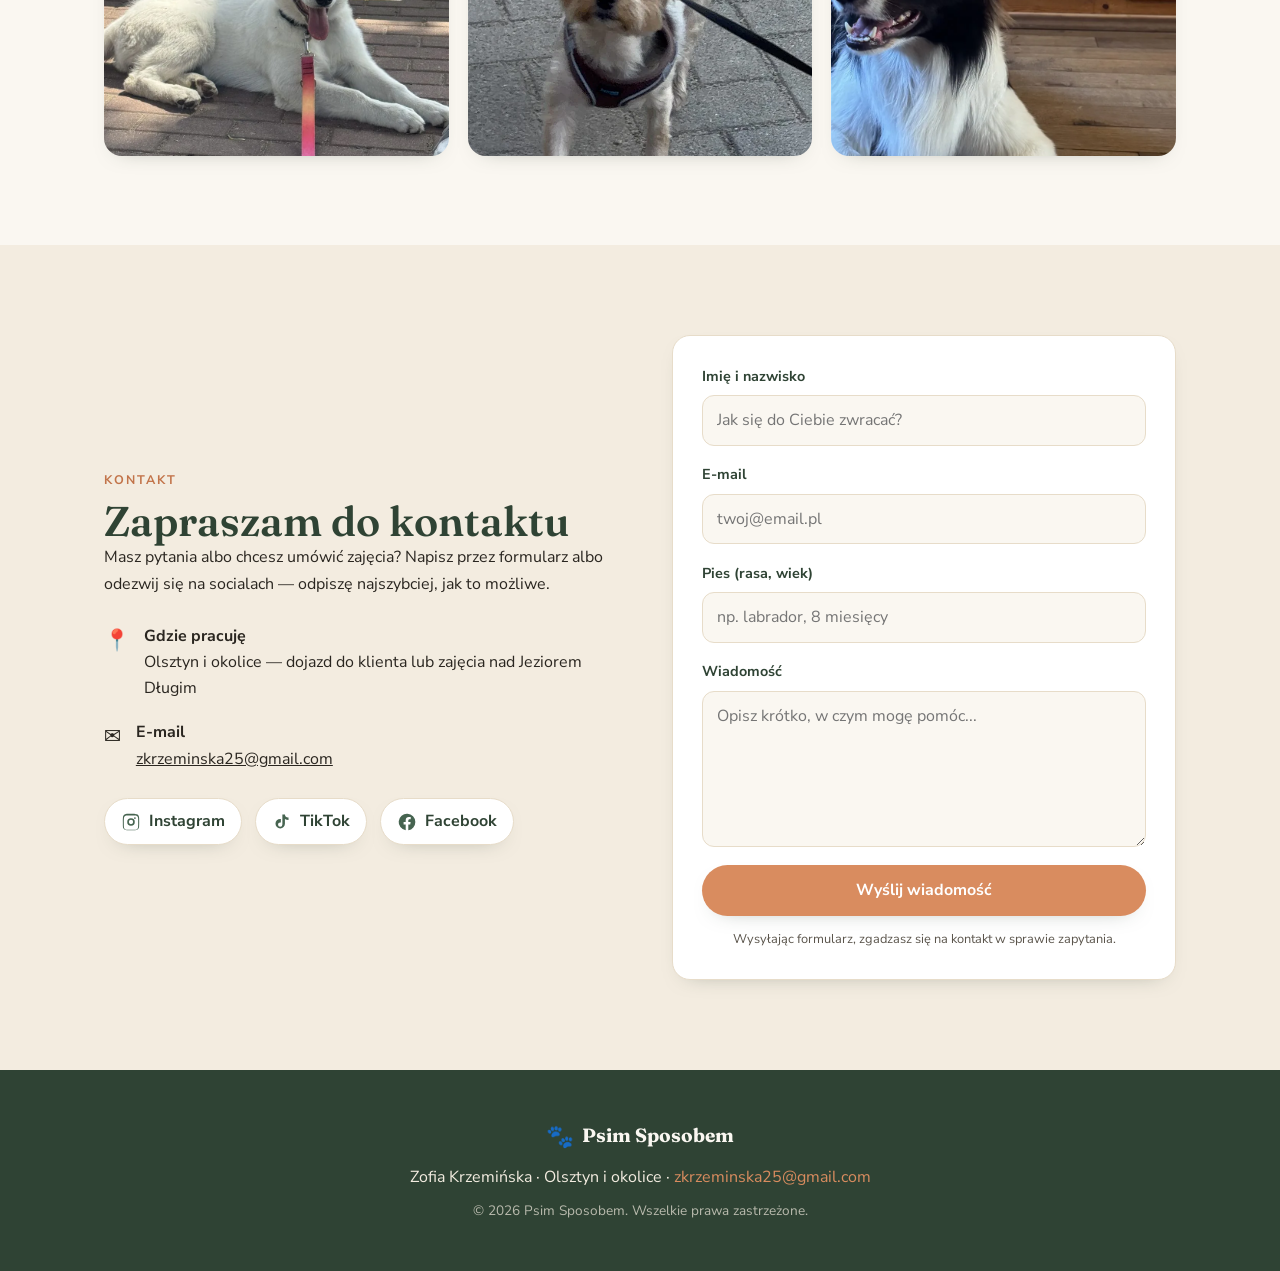
==== commit c03228fb: "Podmien backend formularza na airform.io i dodaj info o socialach formsubmit.co lezy (Host Error, zg" ====
--- a/index.html
+++ b/index.html
@@ -135,7 +135,13 @@
         </article>
       </div>
 
-      <p class="pricing-note">Ceny dotyczą zajęć w Olsztynie i okolicach. Masz pytania? <a href="#kontakt">Napisz do mnie</a>.</p>
+      <p class="pricing-note">
+        Ceny dotyczą zajęć w Olsztynie i okolicach. Zapisy i pytania — przez
+        <a href="#kontakt">formularz kontaktowy</a> lub na socialach:
+        <a href="https://instagram.com/psim.sposobem" target="_blank" rel="noopener">Instagram</a> ·
+        <a href="https://www.tiktok.com/@psim.sposobem" target="_blank" rel="noopener">TikTok</a> ·
+        <a href="https://www.facebook.com/psimsposobem" target="_blank" rel="noopener">Facebook</a>.
+      </p>
     </div>
   </section>
 
@@ -164,7 +170,7 @@
       <div>
         <p class="eyebrow">Kontakt</p>
         <h2>Zapraszam do kontaktu</h2>
-        <p>Masz pytania albo chcesz umówić zajęcia? Napisz przez formularz — odpiszę najszybciej, jak to możliwe.</p>
+        <p>Masz pytania albo chcesz umówić zajęcia? Napisz przez formularz albo odezwij się na socialach — odpiszę najszybciej, jak to możliwe.</p>
 
         <ul class="contact-list">
           <li>
@@ -194,14 +200,10 @@
       </div>
 
       <div>
-        <form class="contact-form" action="https://formsubmit.co/zkrzeminska25@gmail.com" method="POST">
-          <!-- ustawienia FormSubmit -->
-          <input type="hidden" name="_subject" value="Nowa wiadomość ze strony psimsposobem.pl" />
-          <input type="hidden" name="_captcha" value="false" />
-          <input type="hidden" name="_template" value="table" />
-          <input type="hidden" name="_next" value="https://psimsposobem.pl/dziekujemy.html" />
-          <!-- honeypot antyspam -->
-          <input type="text" name="_honey" style="display:none" tabindex="-1" autocomplete="off" />
+        <form class="contact-form" action="https://airform.io/zkrzeminska25@gmail.com" method="POST">
+          <input type="hidden" name="temat" value="Nowa wiadomość ze strony psimsposobem.pl" />
+          <!-- honeypot antyspam (sprawdzany w js/main.js) -->
+          <input type="text" name="firma" class="hp-field" tabindex="-1" autocomplete="off" aria-hidden="true" />
 
           <div class="form-row">
             <label for="cf-name">Imię i nazwisko</label>
@@ -220,6 +222,7 @@
             <textarea id="cf-msg" name="message" rows="5" required placeholder="Opisz krótko, w czym mogę pomóc..."></textarea>
           </div>
           <button type="submit" class="btn btn--primary">Wyślij wiadomość</button>
+          <p class="form-status" role="status" aria-live="polite" hidden></p>
           <p class="form-note">Wysyłając formularz, zgadzasz się na kontakt w sprawie zapytania.</p>
         </form>
       </div>
--- a/css/style.css
+++ b/css/style.css
@@ -193,6 +193,9 @@
   box-shadow: 0 0 0 3px rgba(107, 154, 120, .2);
 }
 .contact-form textarea { resize: vertical; }
+.hp-field { position: absolute; left: -9999px; width: 1px; height: 1px; opacity: 0; }
+.form-status { margin-top: .9rem; font-size: .9rem; color: var(--accent-dk); background: var(--sand-50); border: 1px solid var(--sand-200); border-radius: var(--radius-sm); padding: .7rem .9rem; }
+.form-status a { color: var(--accent-dk); font-weight: 700; }
 .contact-form .btn { width: 100%; border: 0; cursor: pointer; font: inherit; font-weight: 700; }
 .form-note { font-size: .8rem; color: var(--ink-soft); margin-top: .8rem; text-align: center; }
 
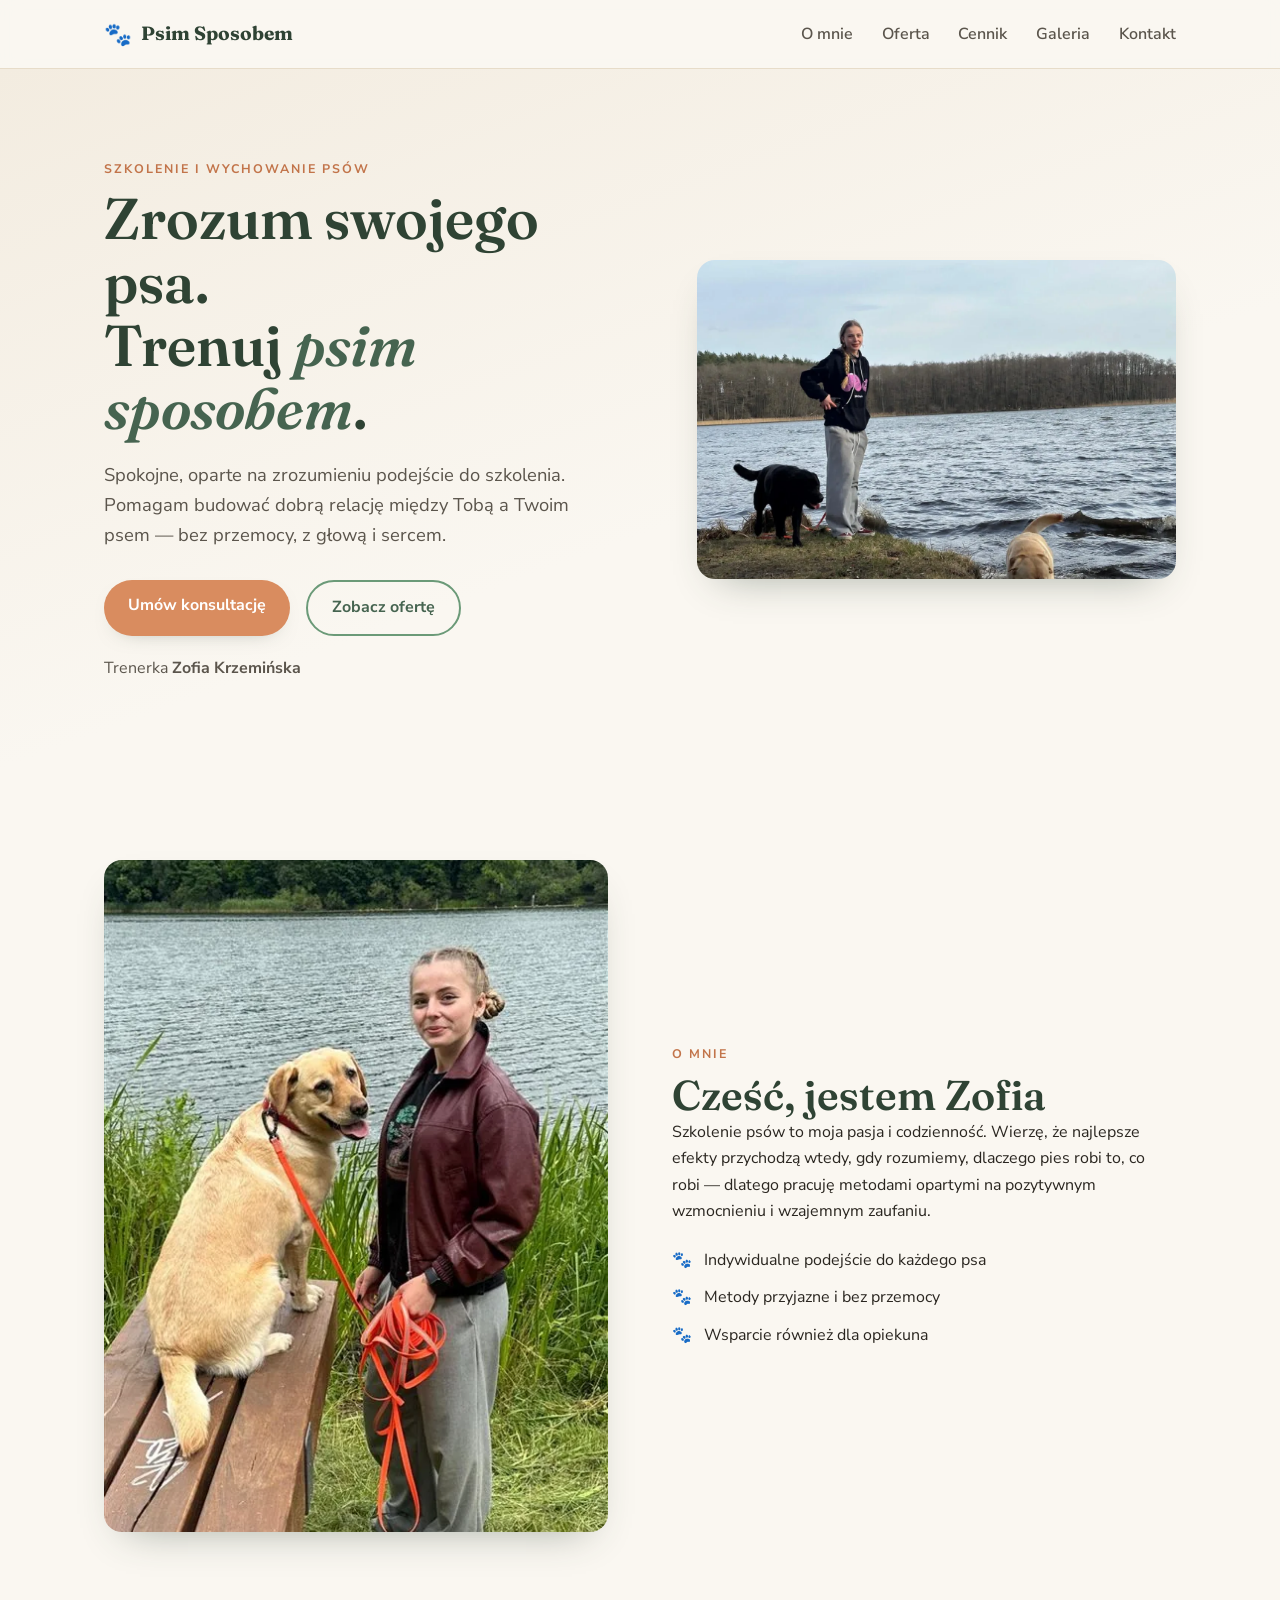
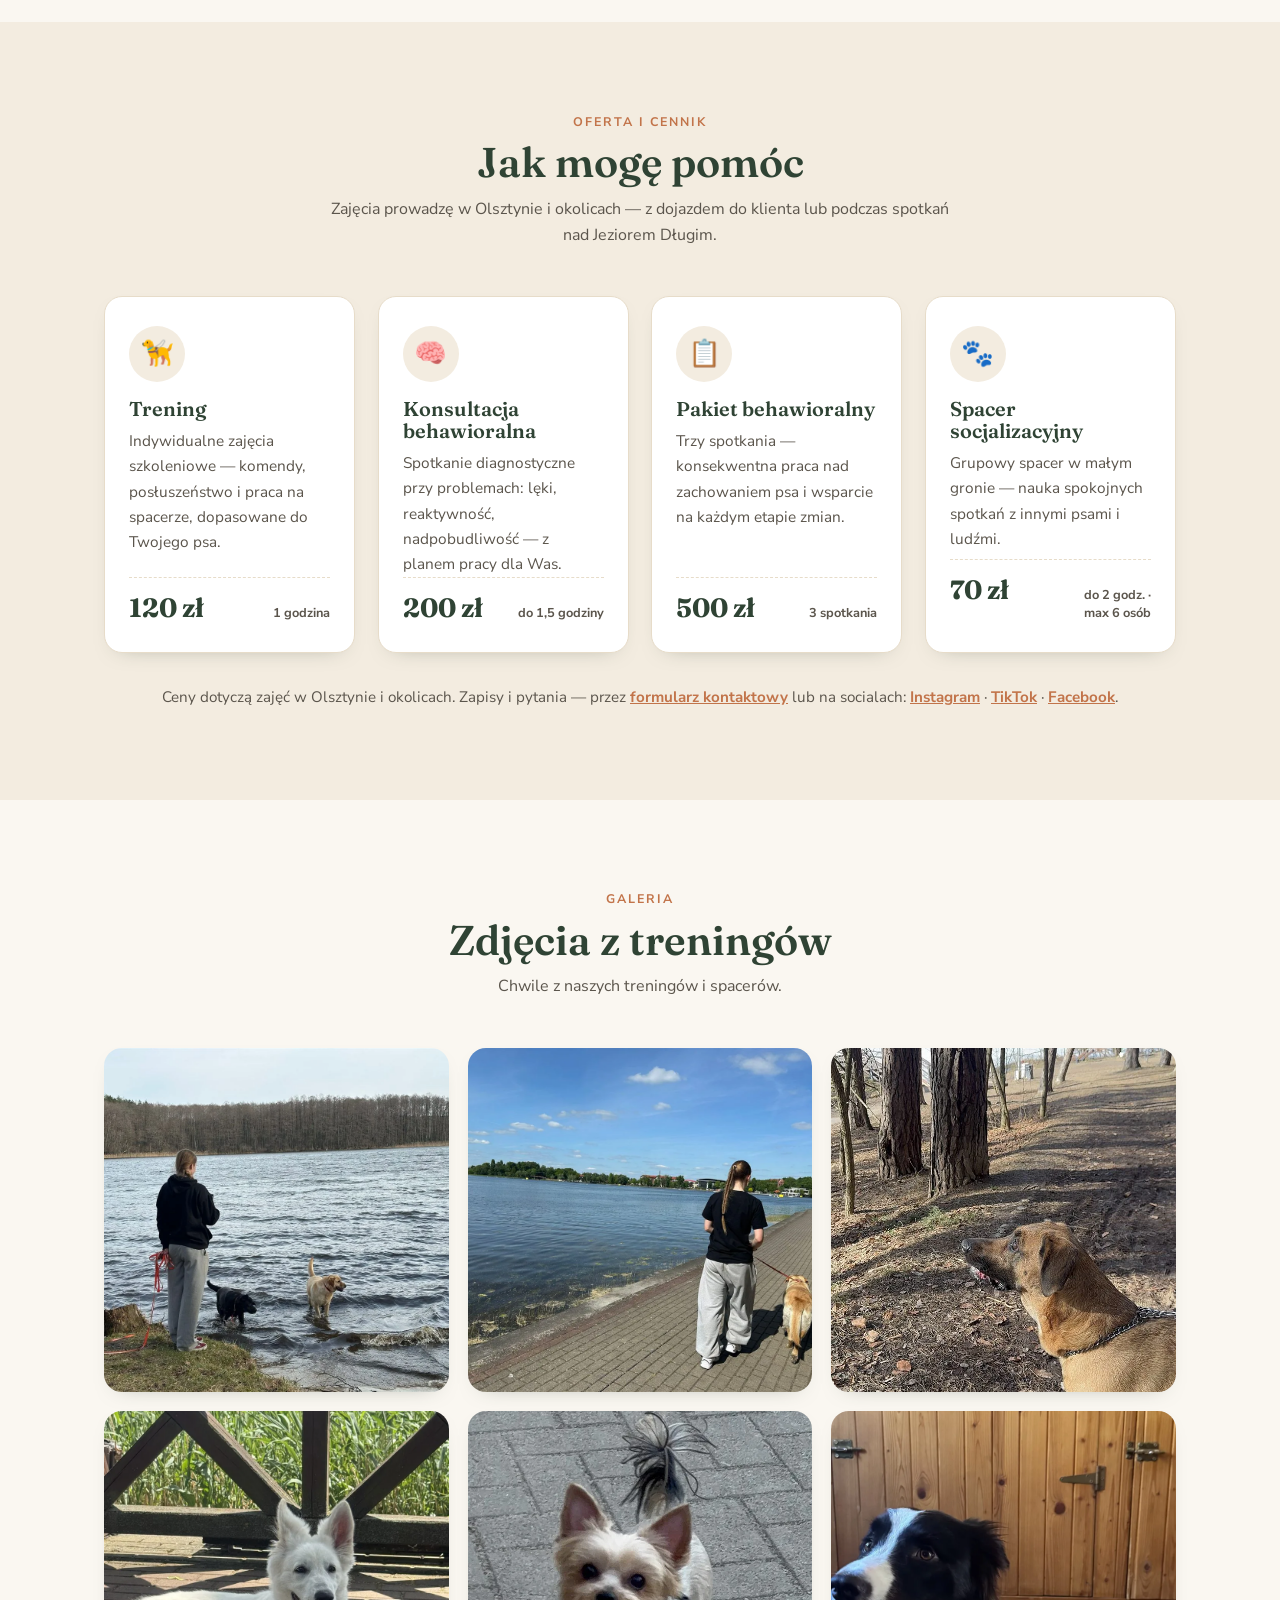
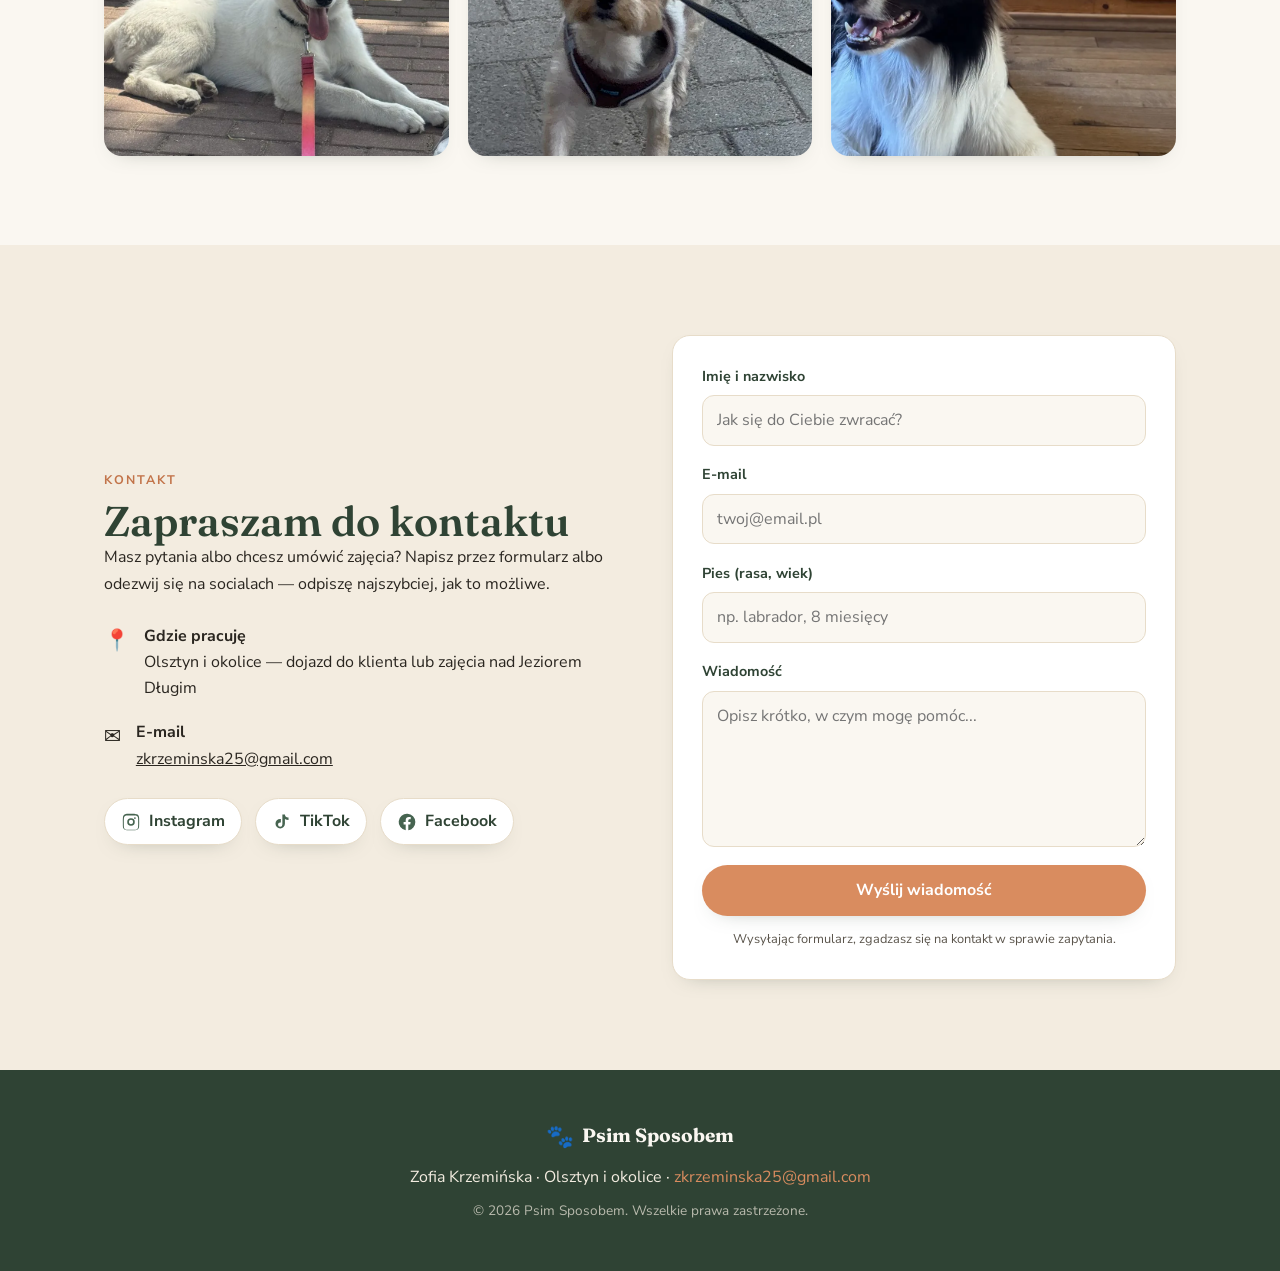
==== commit d7acf0c4: "Improve indexable site content and sitemap" ====
--- a/index.html
+++ b/index.html
@@ -20,7 +20,7 @@
   <link href="https://fonts.googleapis.com/css2?family=Fraunces:opsz,wght@9..144,400;9..144,600;9..144,700&family=Nunito+Sans:wght@400;600;700&display=swap" rel="stylesheet" />
 
   <link rel="icon" href="data:image/svg+xml,%3Csvg xmlns='http://www.w3.org/2000/svg' viewBox='0 0 100 100'%3E%3Ctext y='.9em' font-size='90'%3E%F0%9F%90%BE%3C/text%3E%3C/svg%3E" />
-  <link rel="stylesheet" href="css/style.css" />
+  <link rel="stylesheet" href="css/style.css?v=3" />
 </head>
 <body>
 
@@ -84,9 +84,6 @@
           efekty przychodzą wtedy, gdy rozumiemy, dlaczego pies robi to, co robi —
           dlatego pracuję metodami opartymi na pozytywnym wzmocnieniu i wzajemnym zaufaniu.
         </p>
-        <p>
-          <em>Pełniejszy opis i moje doświadczenie dodamy tutaj wkrótce.</em>
-        </p>
         <ul class="checklist">
           <li>Indywidualne podejście do każdego psa</li>
           <li>Metody przyjazne i bez przemocy</li>
@@ -202,8 +199,8 @@
       <div>
         <form class="contact-form" action="https://airform.io/zkrzeminska25@gmail.com" method="POST">
           <input type="hidden" name="temat" value="Nowa wiadomość ze strony psimsposobem.pl" />
-          <!-- honeypot antyspam (sprawdzany w js/main.js) -->
-          <input type="text" name="firma" class="hp-field" tabindex="-1" autocomplete="off" aria-hidden="true" />
+          <!-- honeypot antyspam (sprawdzany w js/main.js); ukrycie inline, żeby nie zależało od cache CSS -->
+          <input type="text" name="firma" style="display:none" tabindex="-1" autocomplete="off" aria-hidden="true" />
 
           <div class="form-row">
             <label for="cf-name">Imię i nazwisko</label>
@@ -244,6 +241,6 @@
     </div>
   </footer>
 
-  <script src="js/main.js"></script>
+  <script src="js/main.js?v=3"></script>
 </body>
 </html>
--- a/css/style.css
+++ b/css/style.css
@@ -193,7 +193,6 @@
   box-shadow: 0 0 0 3px rgba(107, 154, 120, .2);
 }
 .contact-form textarea { resize: vertical; }
-.hp-field { position: absolute; left: -9999px; width: 1px; height: 1px; opacity: 0; }
 .form-status { margin-top: .9rem; font-size: .9rem; color: var(--accent-dk); background: var(--sand-50); border: 1px solid var(--sand-200); border-radius: var(--radius-sm); padding: .7rem .9rem; }
 .form-status a { color: var(--accent-dk); font-weight: 700; }
 .contact-form .btn { width: 100%; border: 0; cursor: pointer; font: inherit; font-weight: 700; }
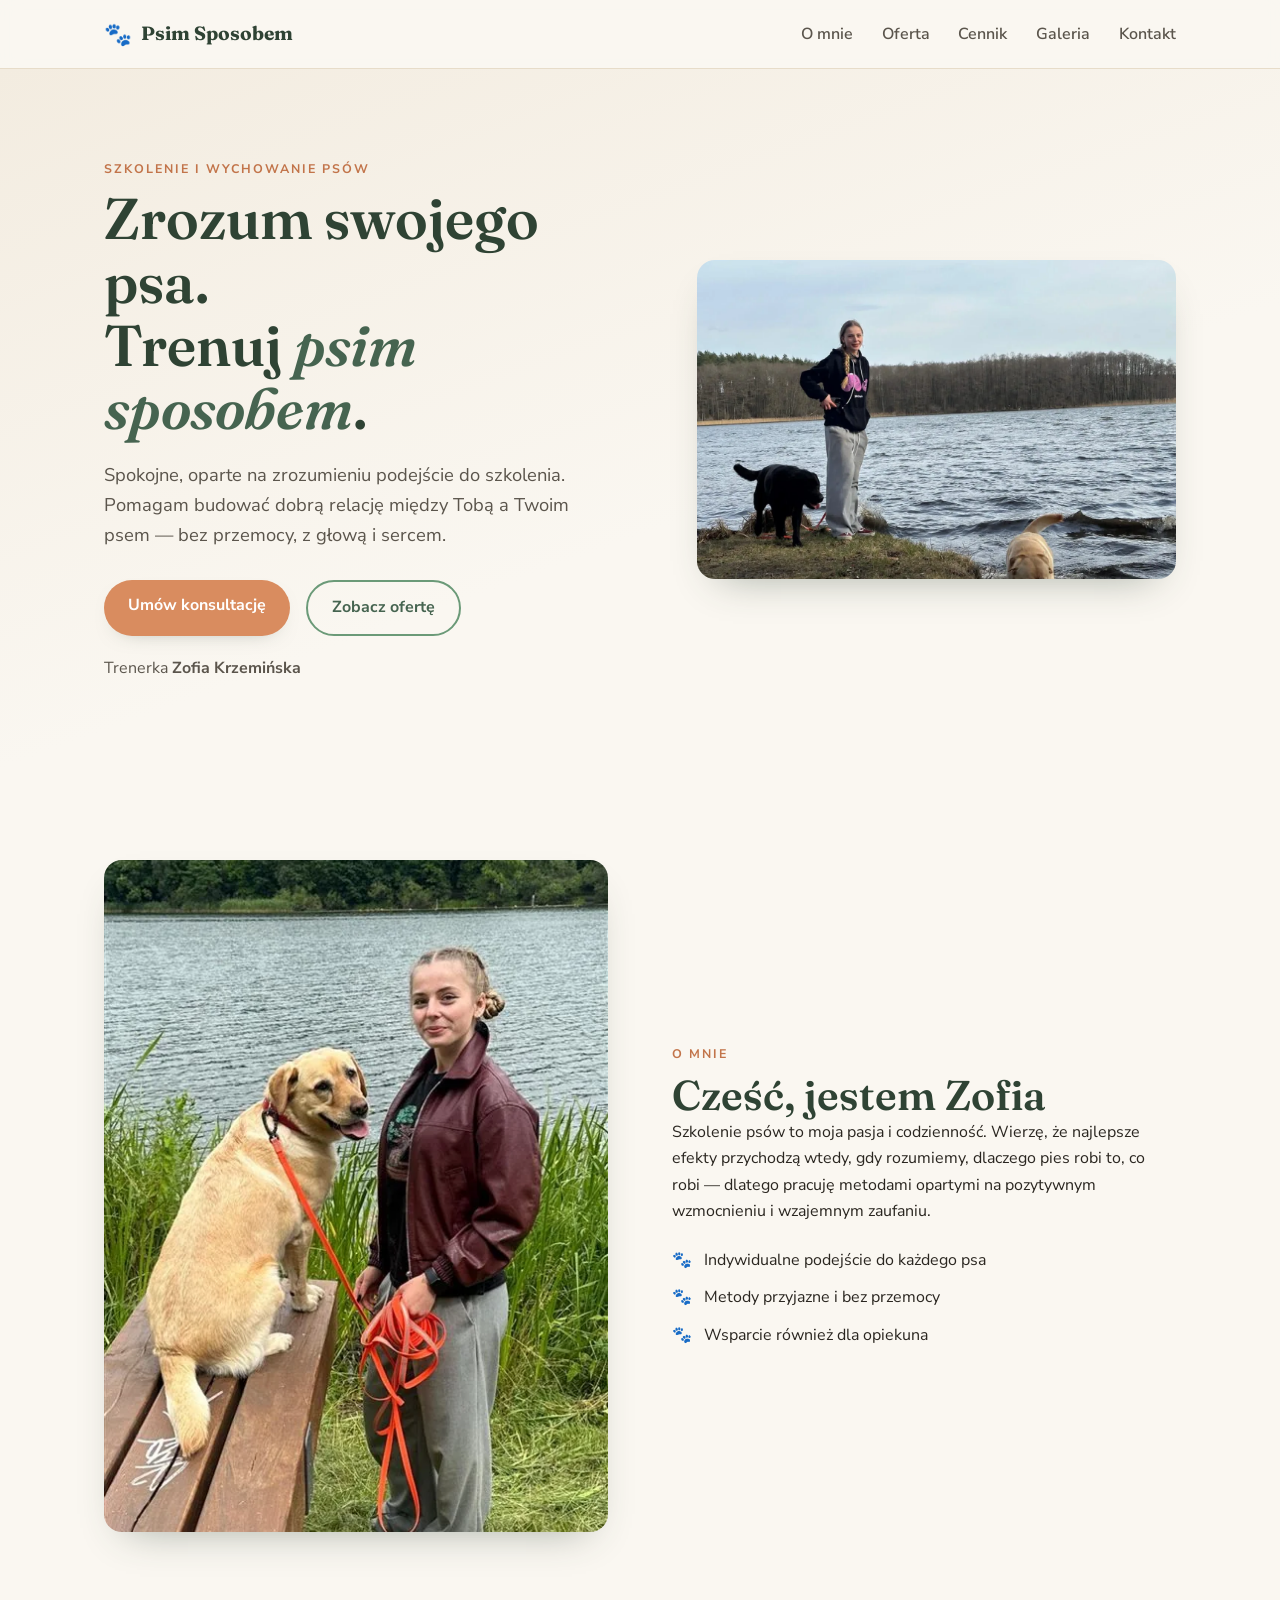
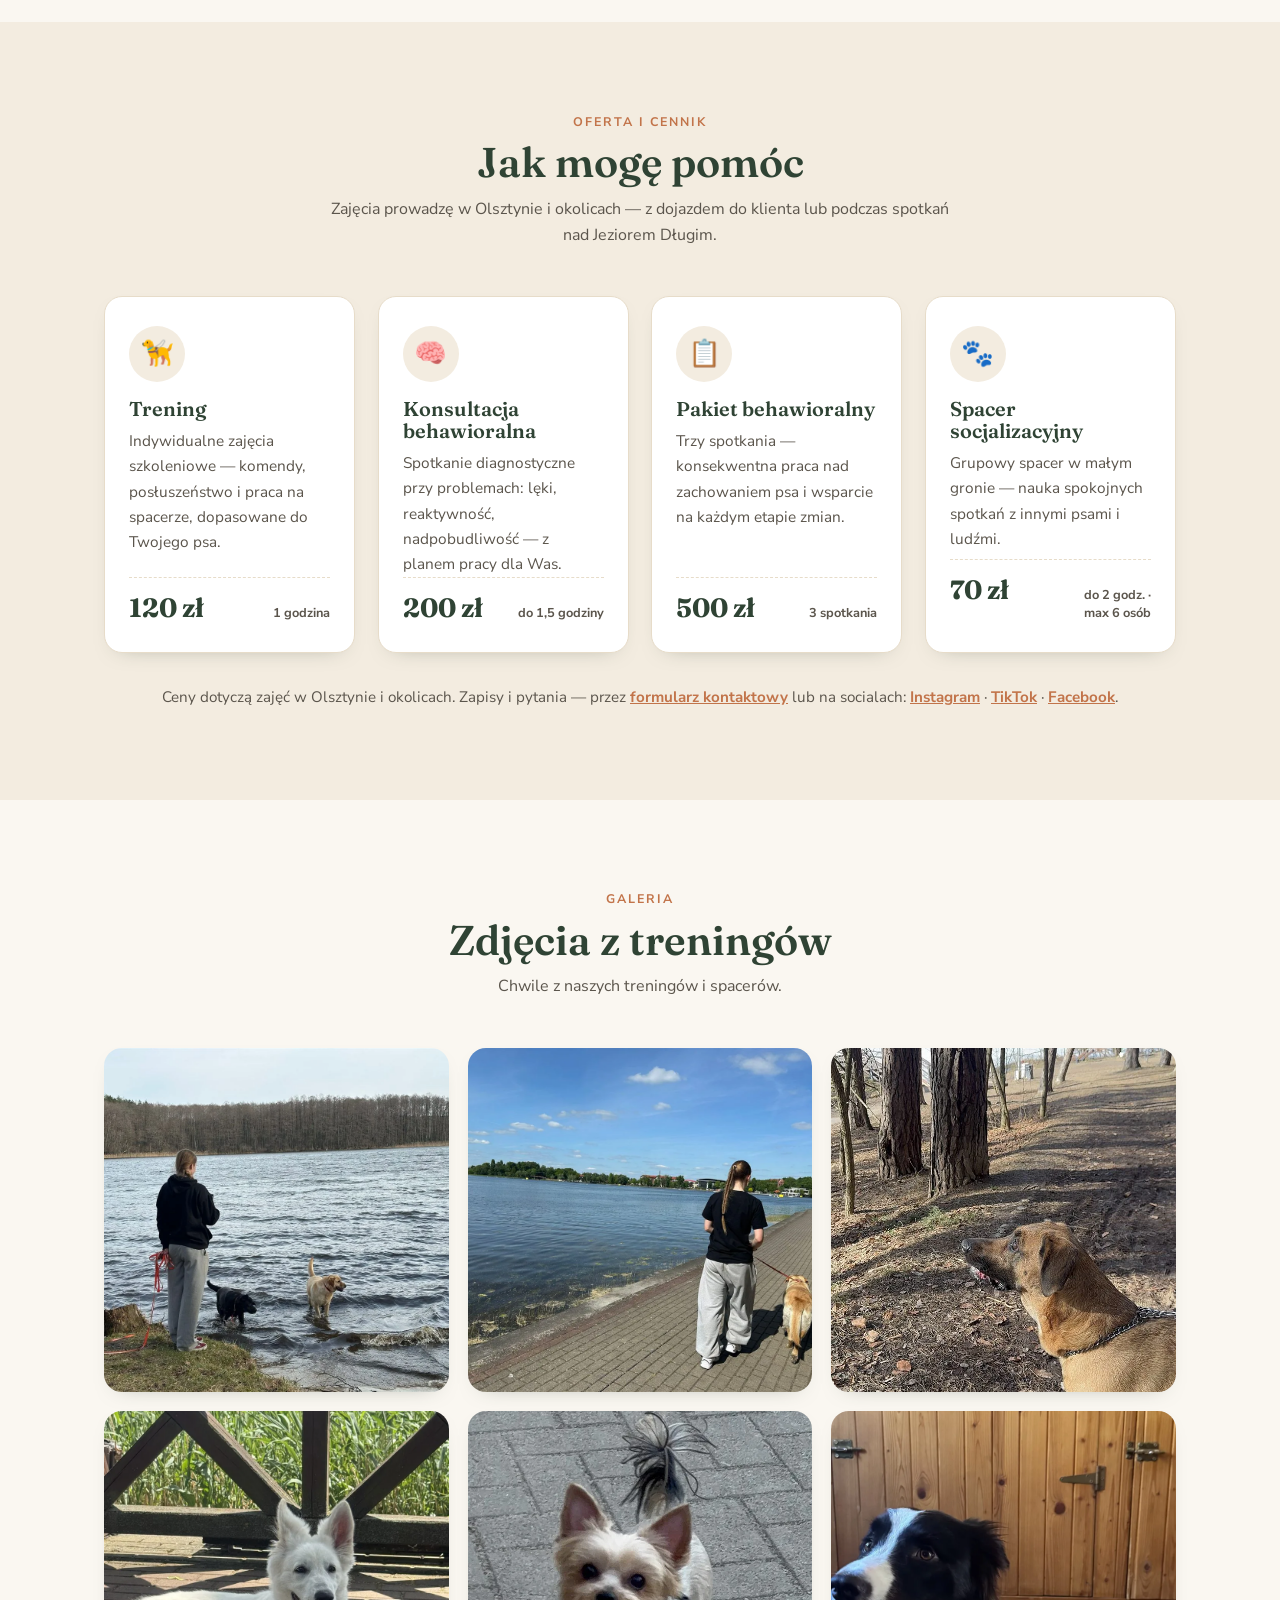
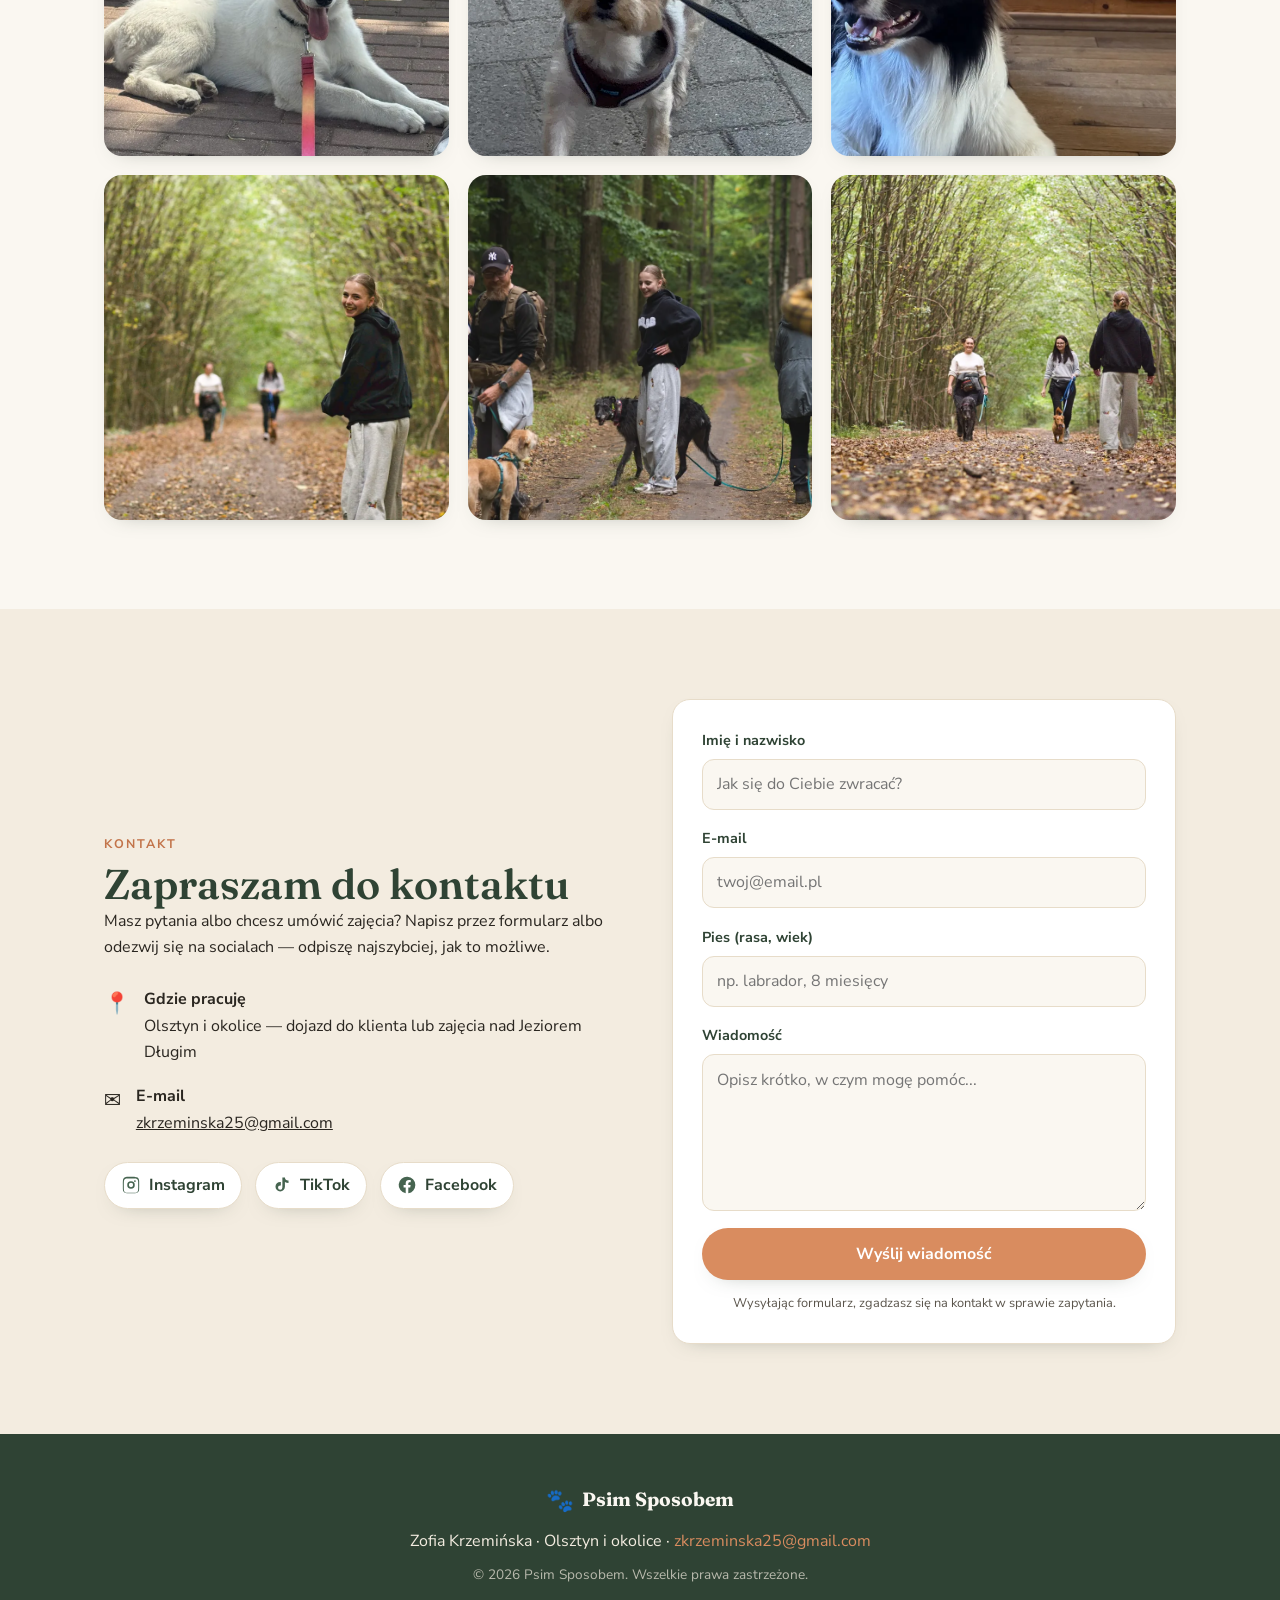
==== commit d8e7e077: "Dodaj trzy zdjecia z treningow do galerii (galeria-7, galeria-8, galeria-9)" ====
--- a/index.html
+++ b/index.html
@@ -157,6 +157,9 @@
         <img src="assets/galeria-4.webp" alt="Biały owczarek szwajcarski nad wodą" loading="lazy" />
         <img src="assets/galeria-5.webp" alt="Mały pies na smyczy podczas spaceru" loading="lazy" />
         <img src="assets/galeria-6.webp" alt="Border collie podczas treningu" loading="lazy" />
+        <img src="assets/galeria-7.webp" alt="Uśmiechnięta uczestniczka spaceru z psami na leśnej ścieżce" loading="lazy" />
+        <img src="assets/galeria-8.webp" alt="Grupa właścicieli z psami podczas treningu w lesie" loading="lazy" />
+        <img src="assets/galeria-9.webp" alt="Trzy osoby z psami na smyczach na leśnej ścieżce" loading="lazy" />
       </div>
     </div>
   </section>
